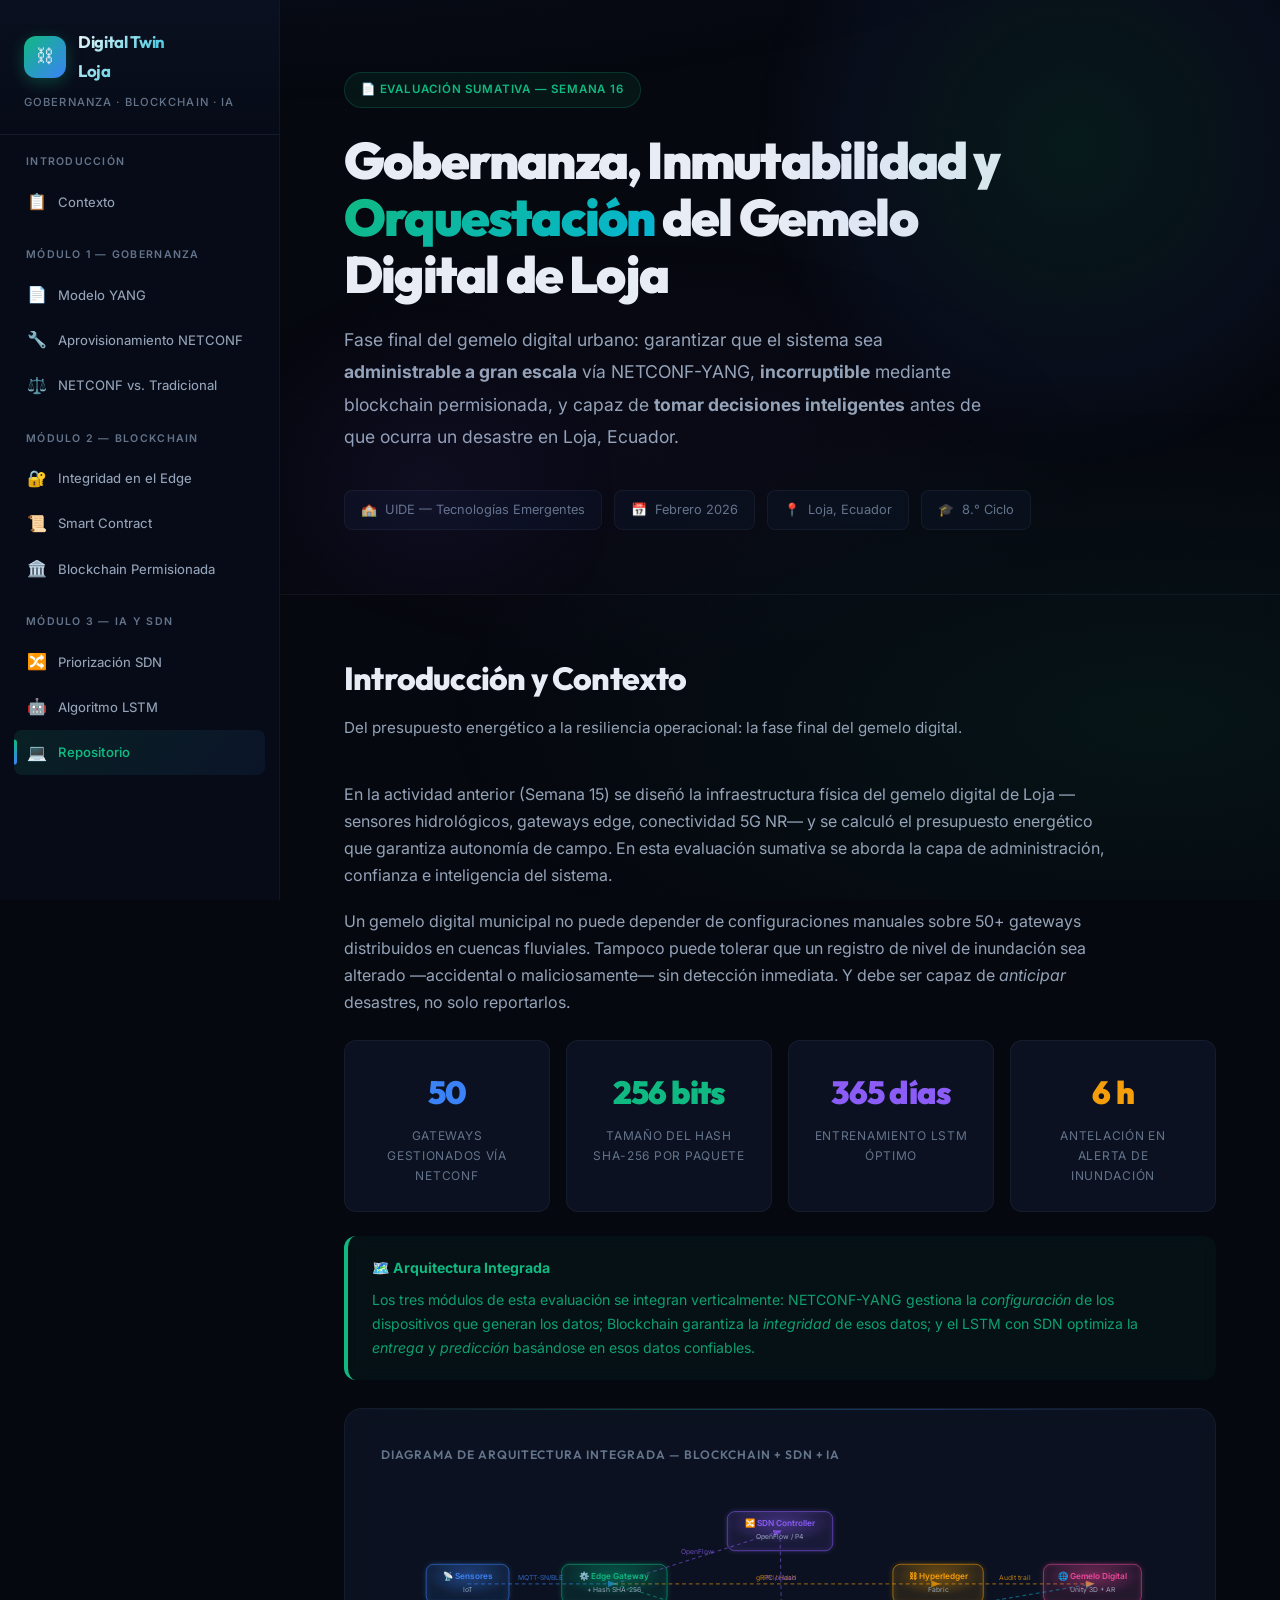
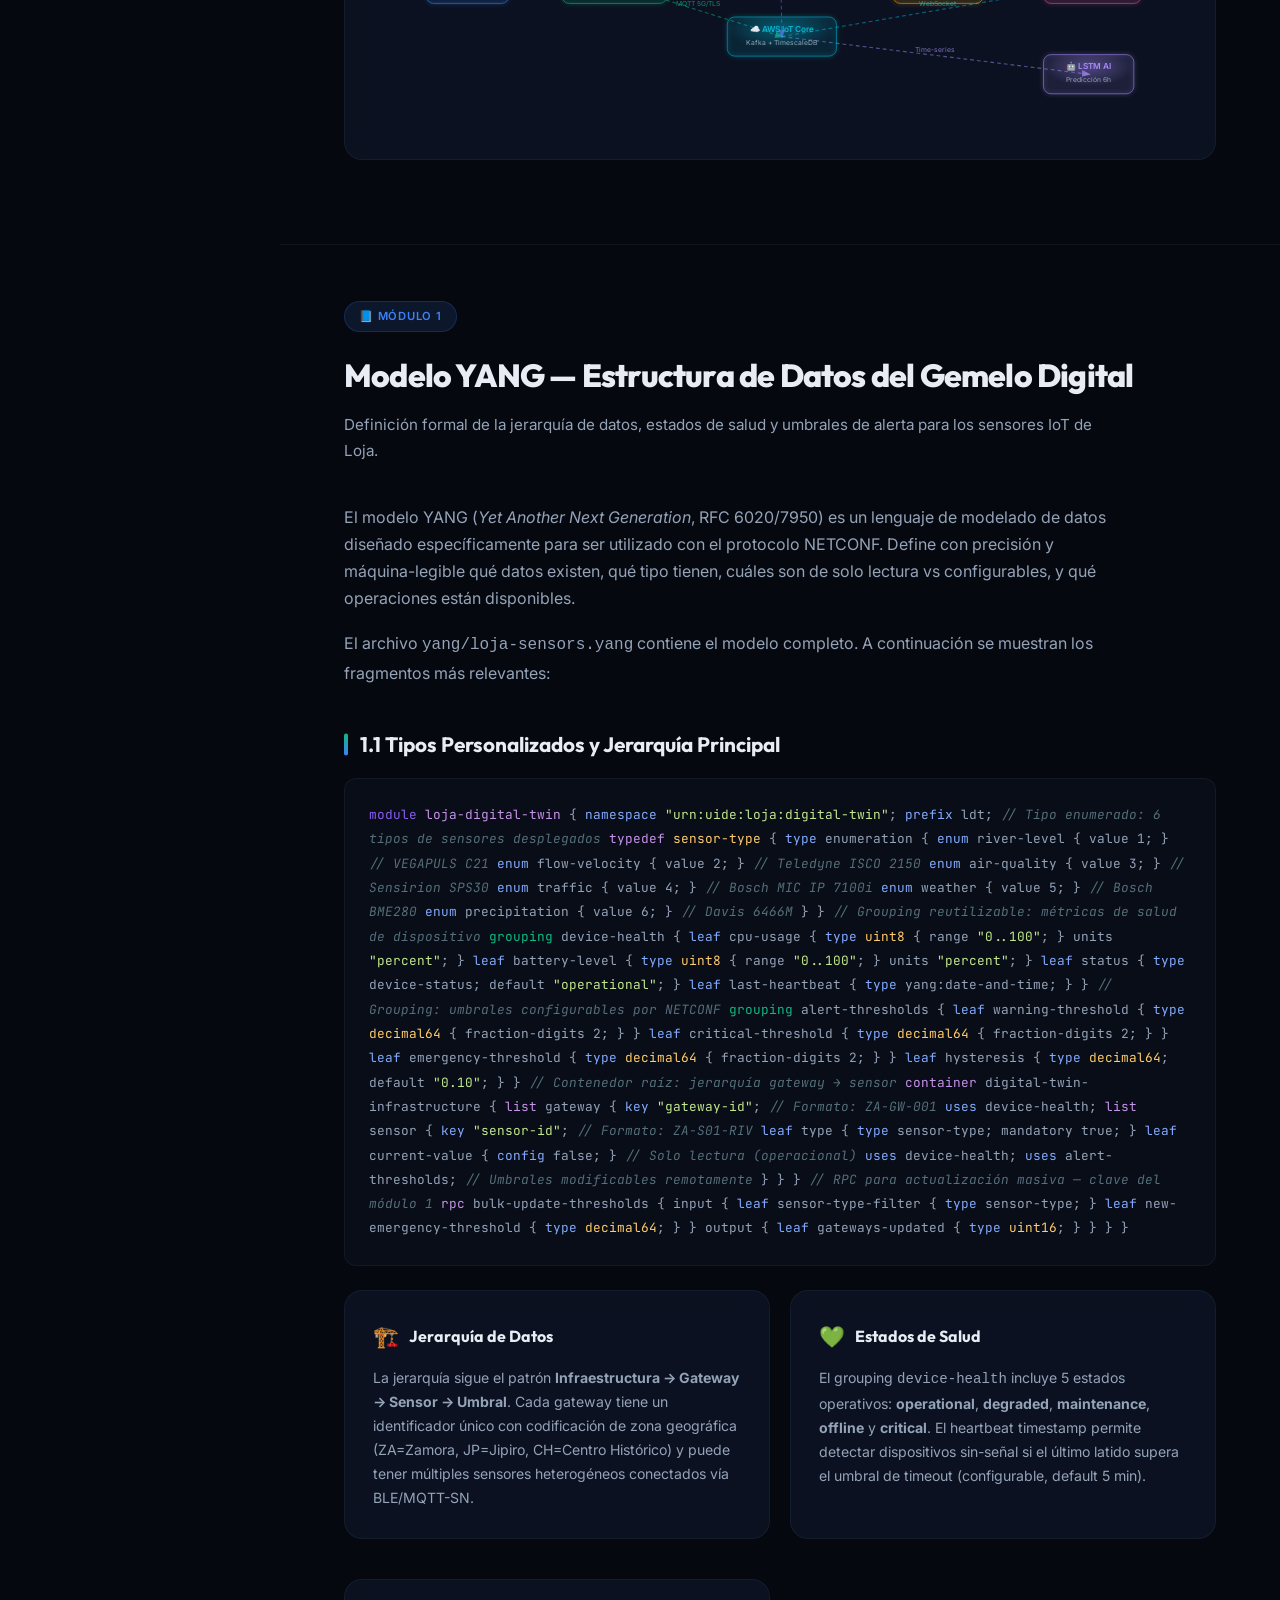
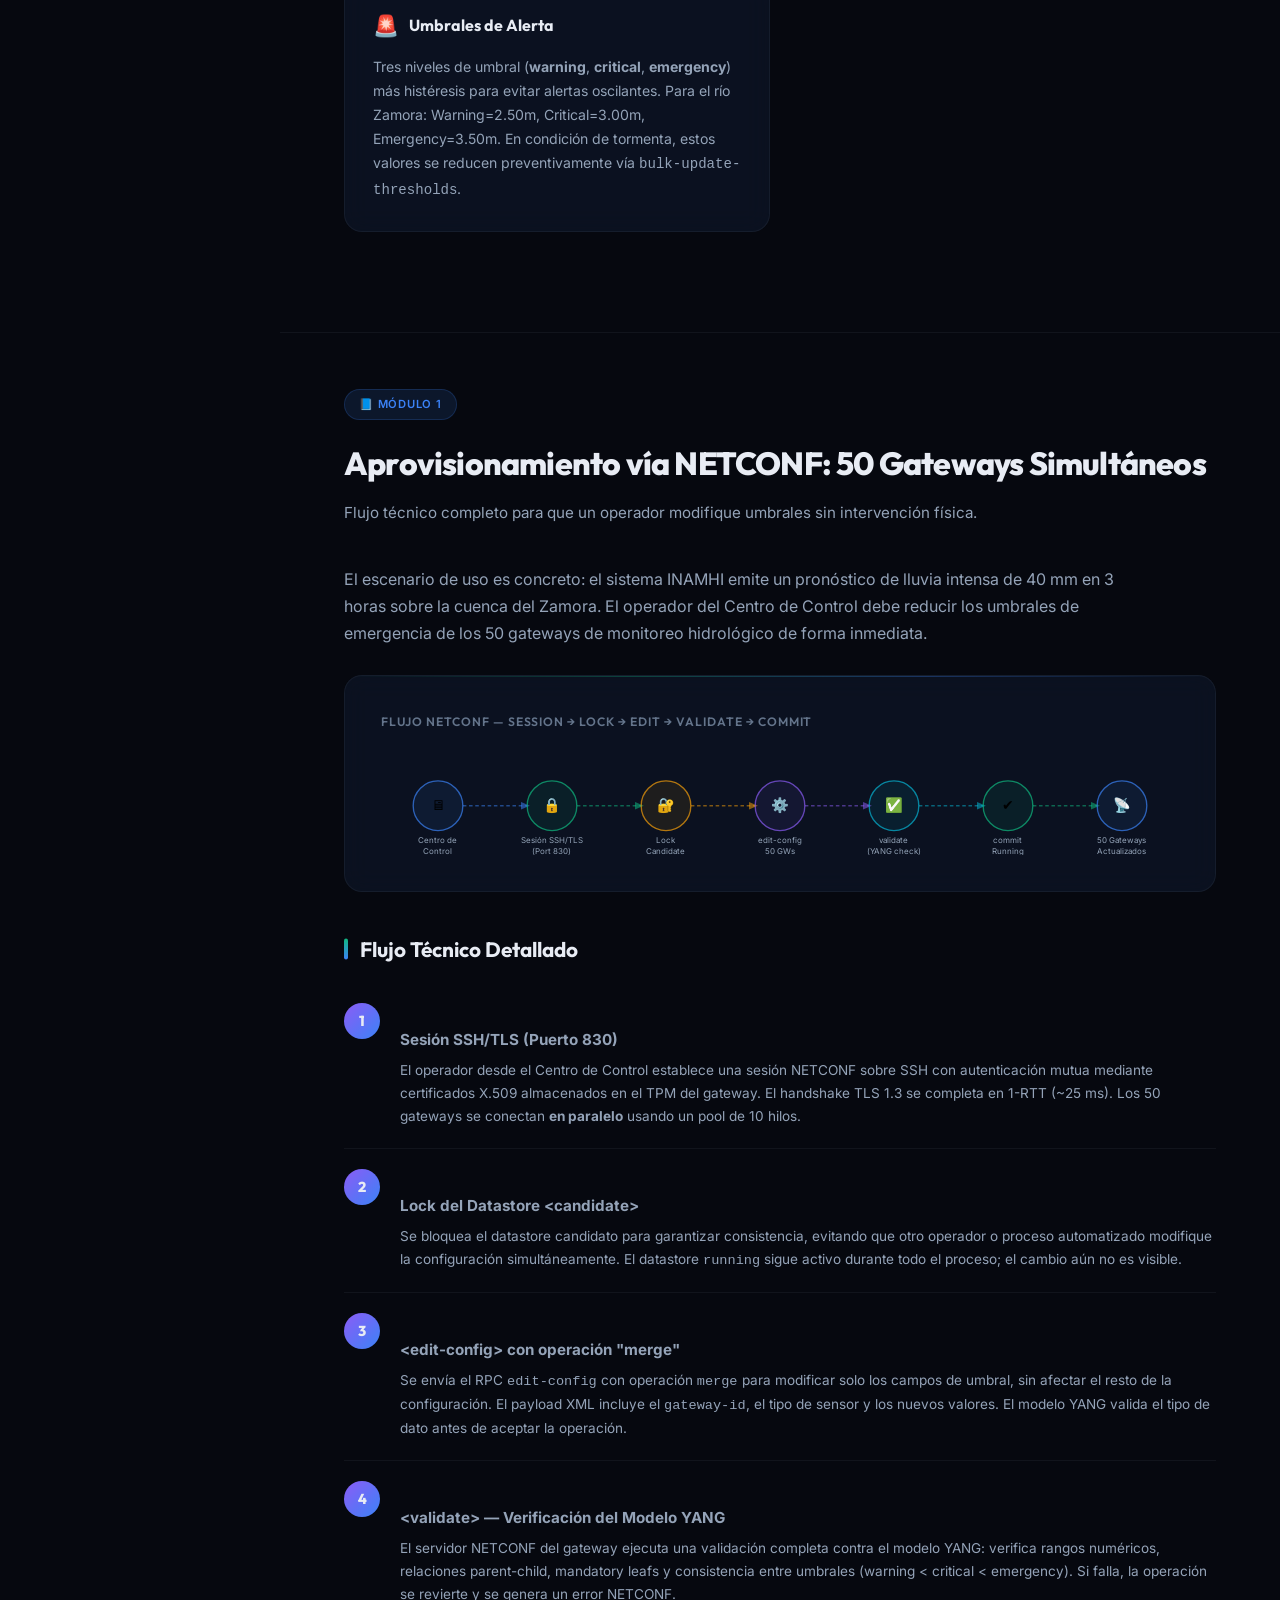
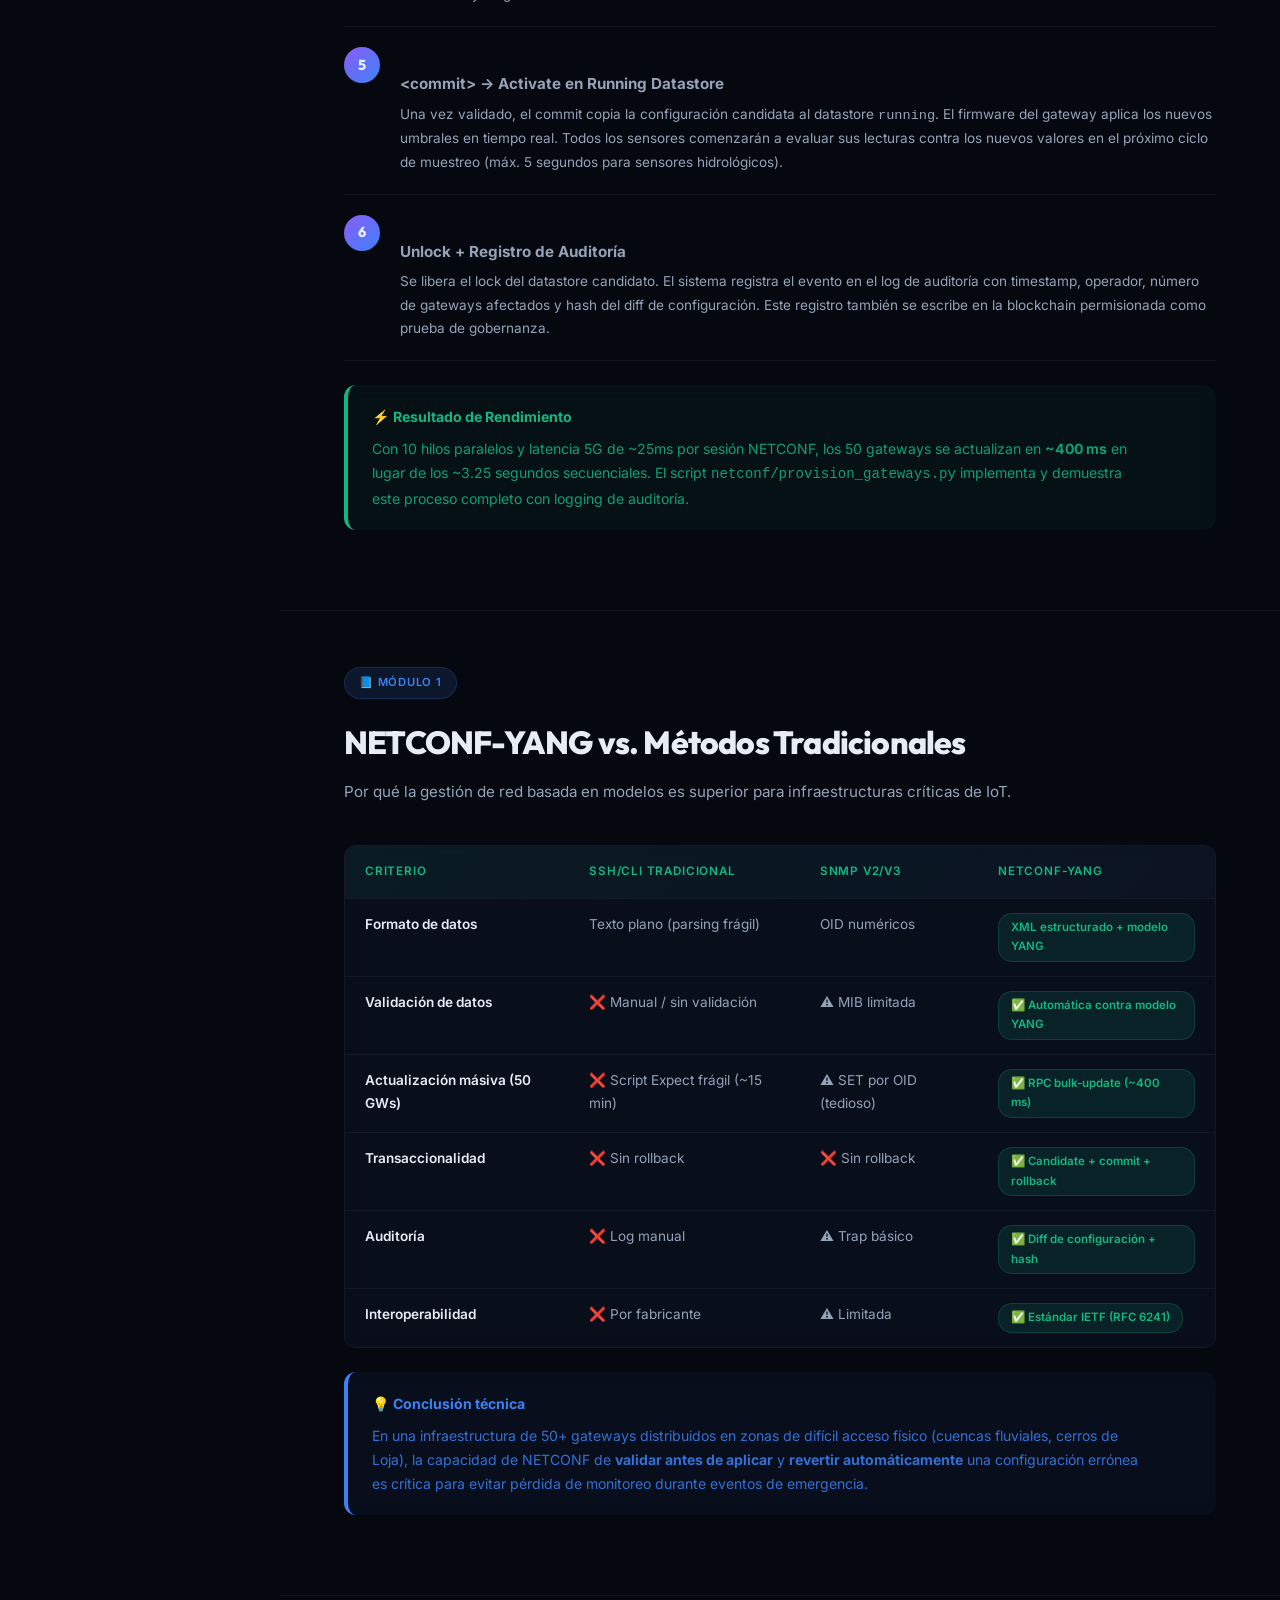
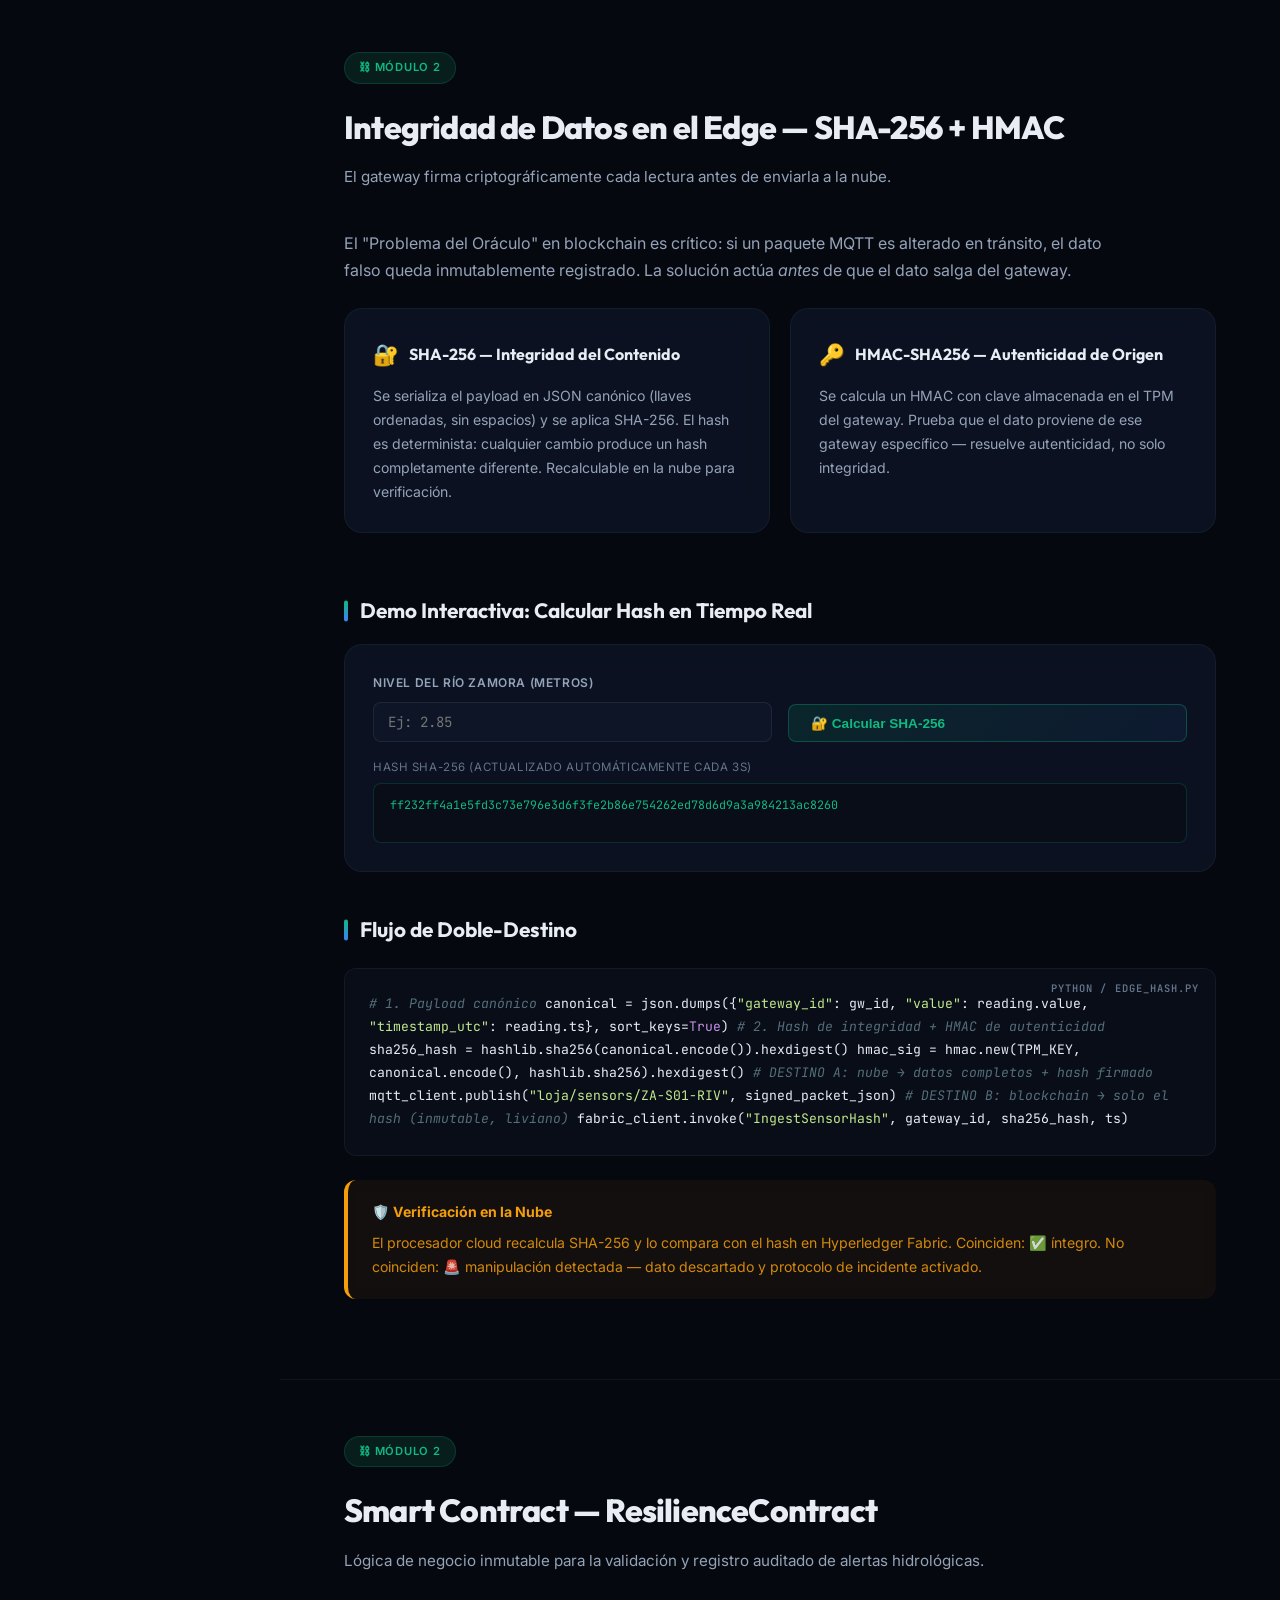
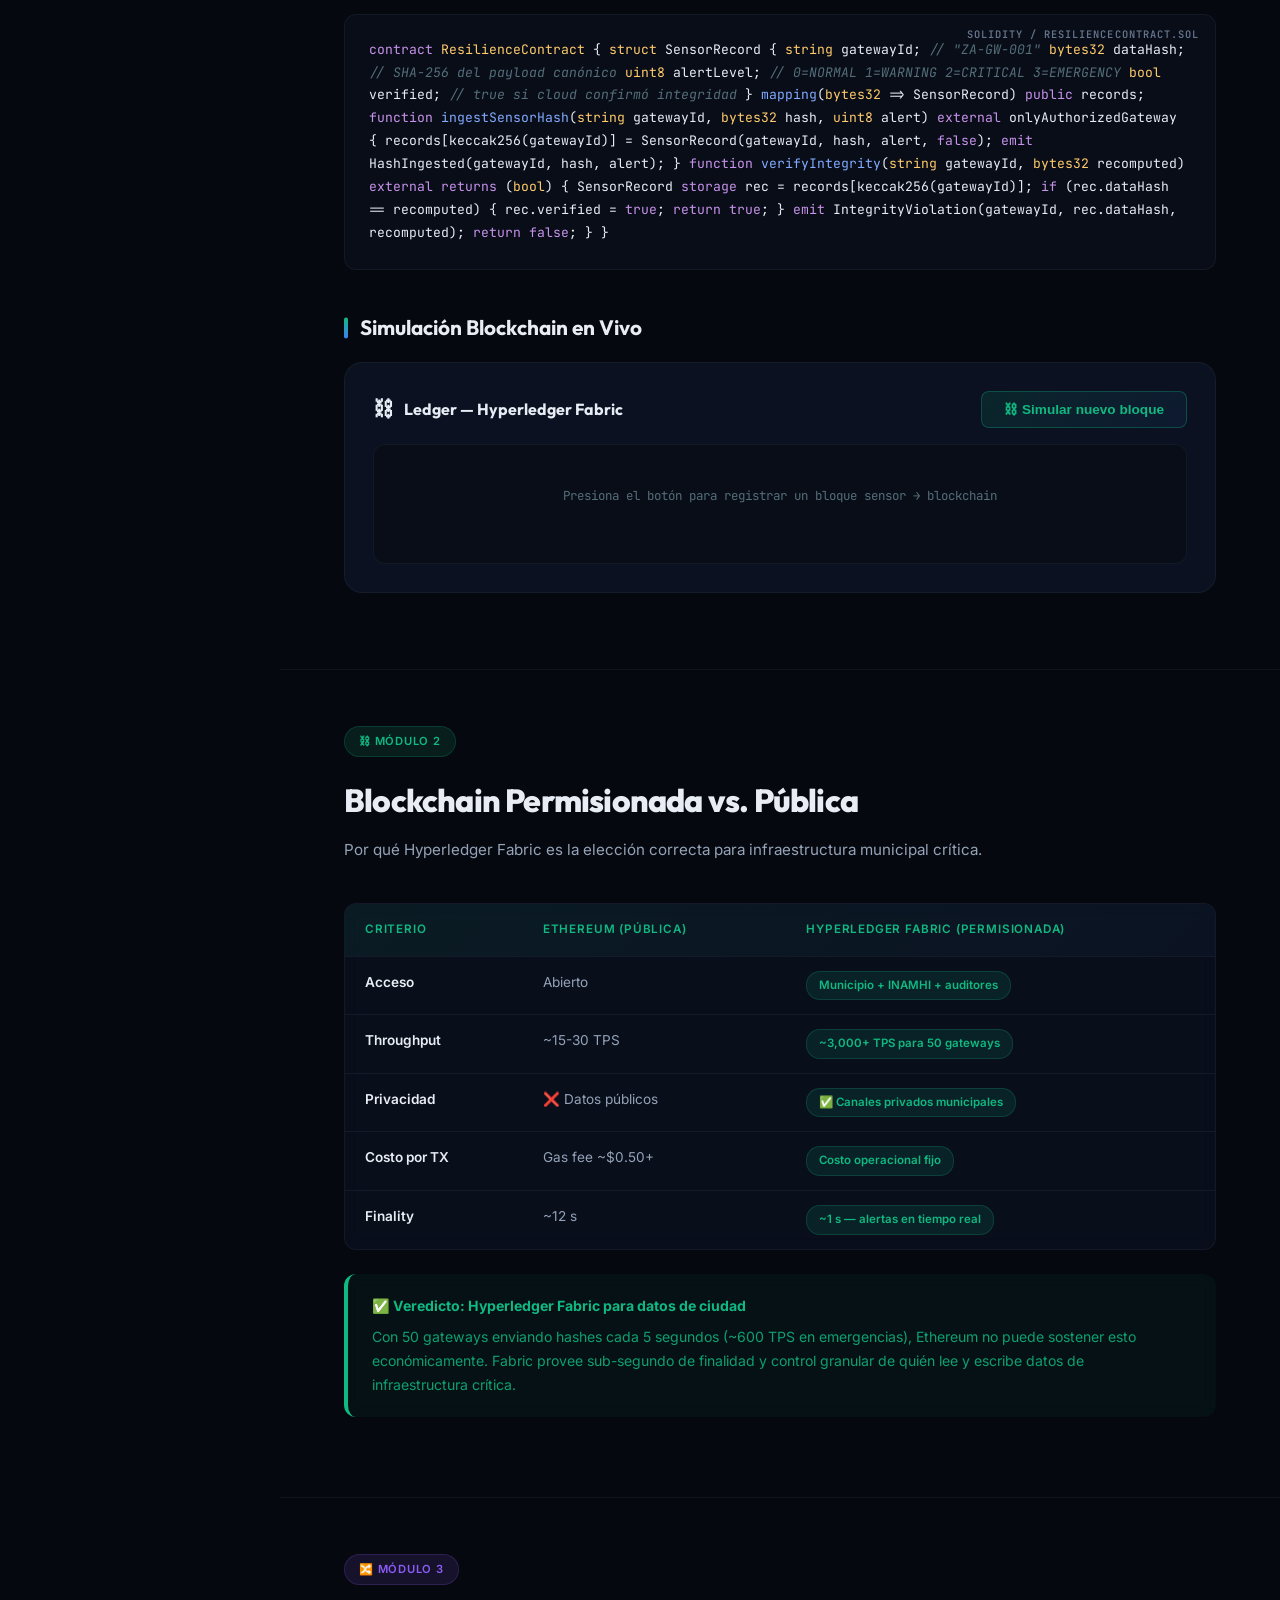
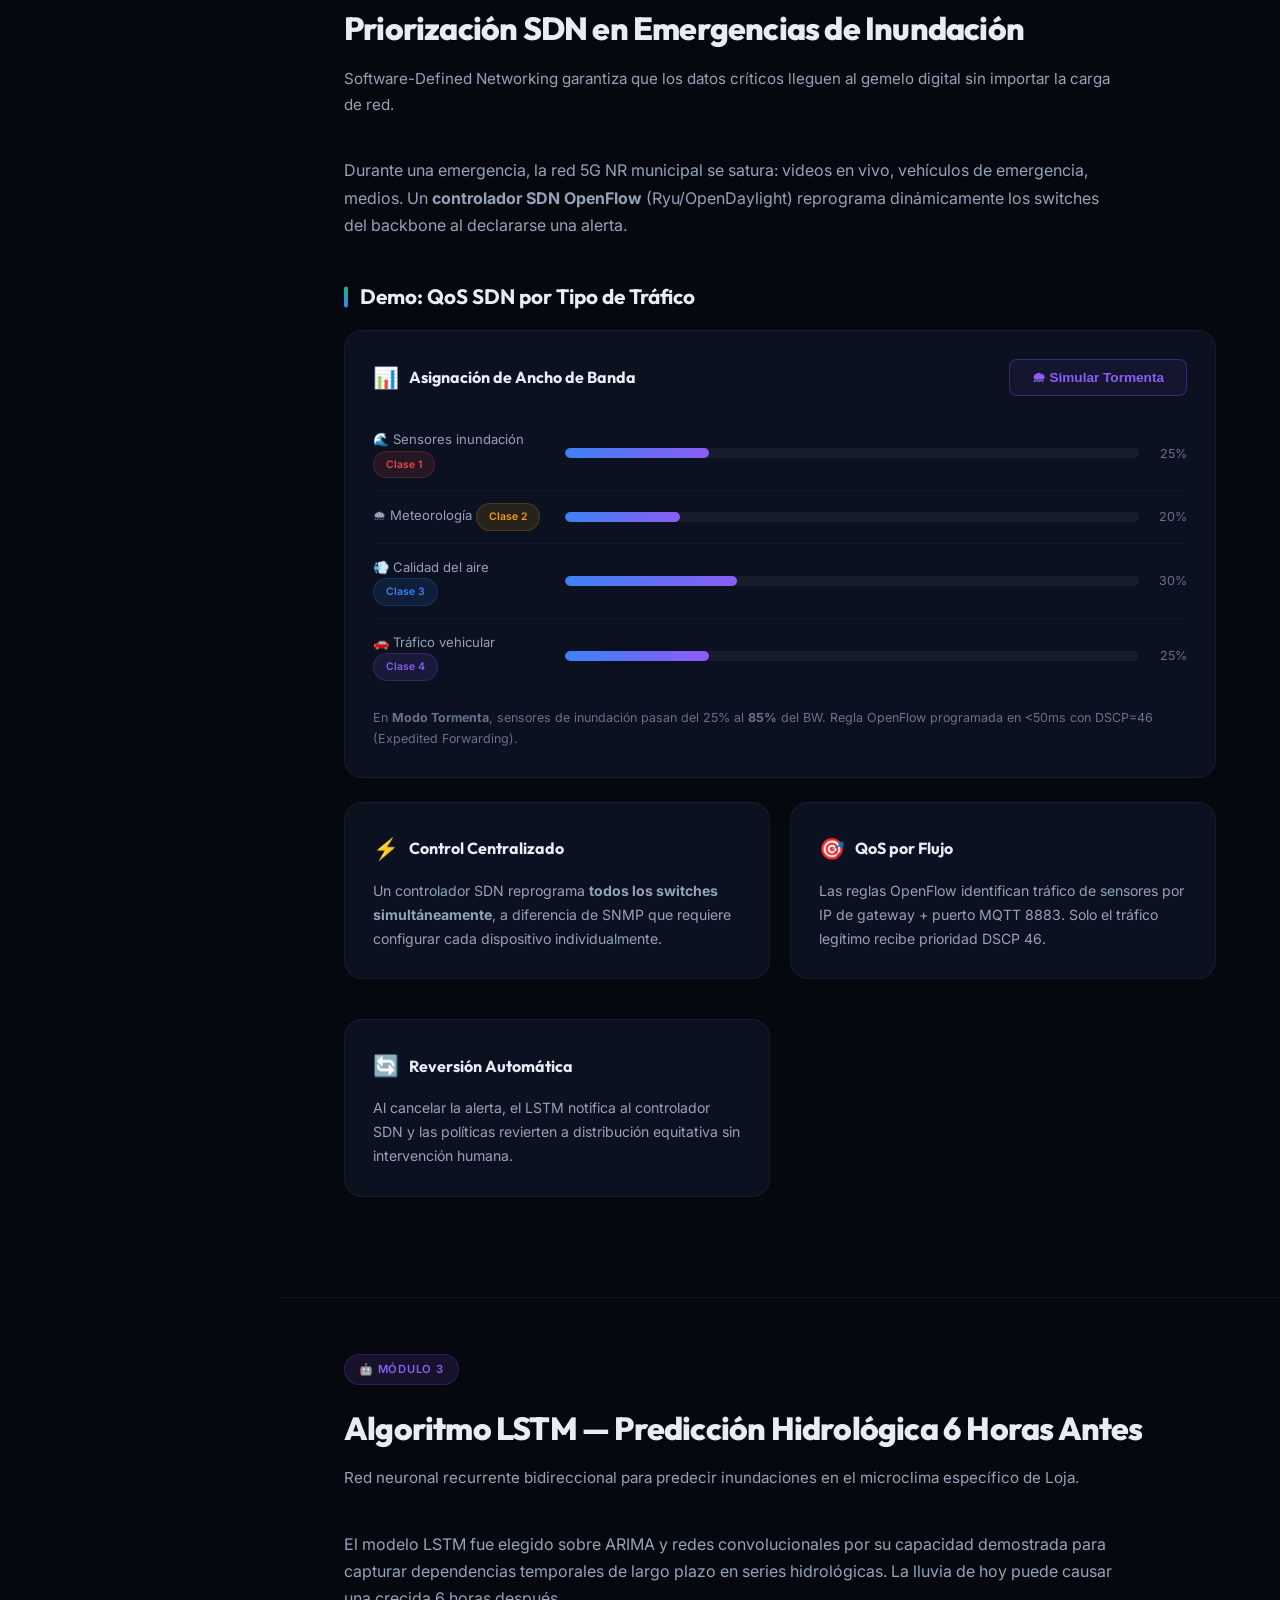
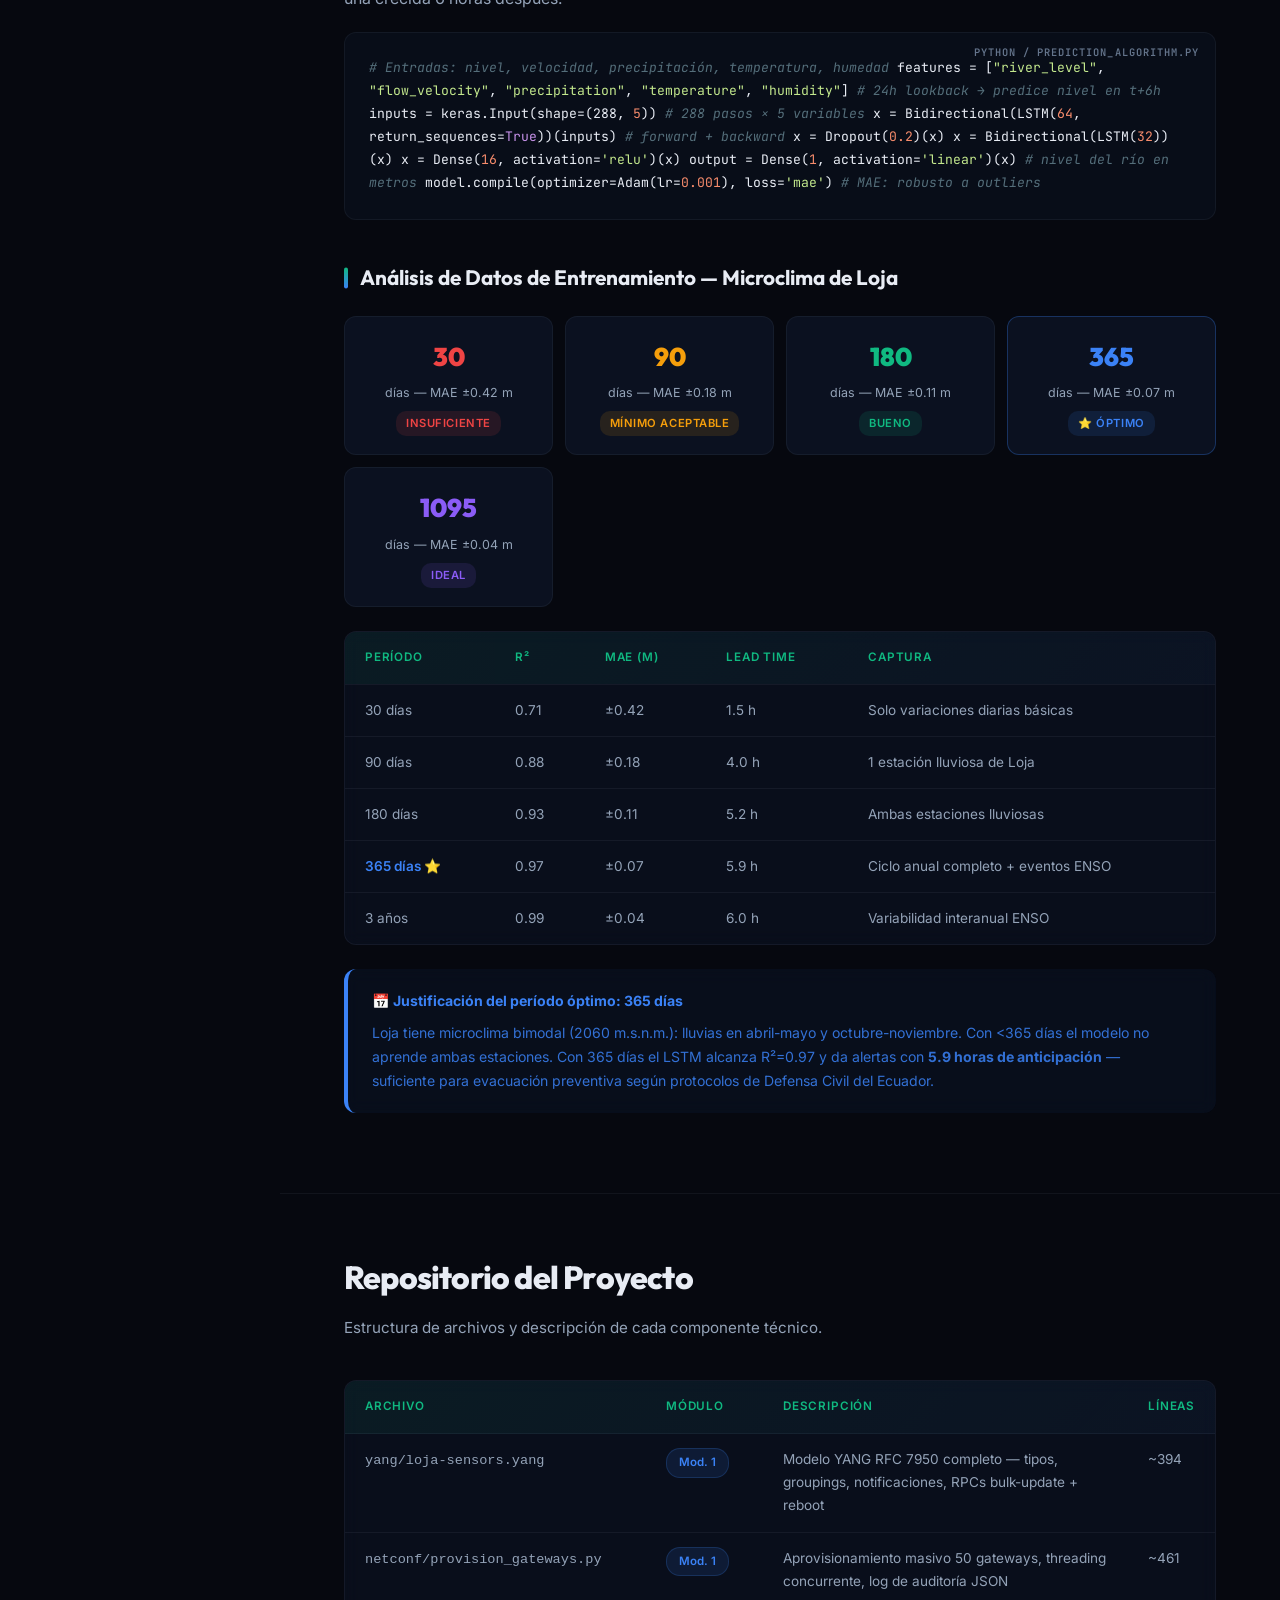
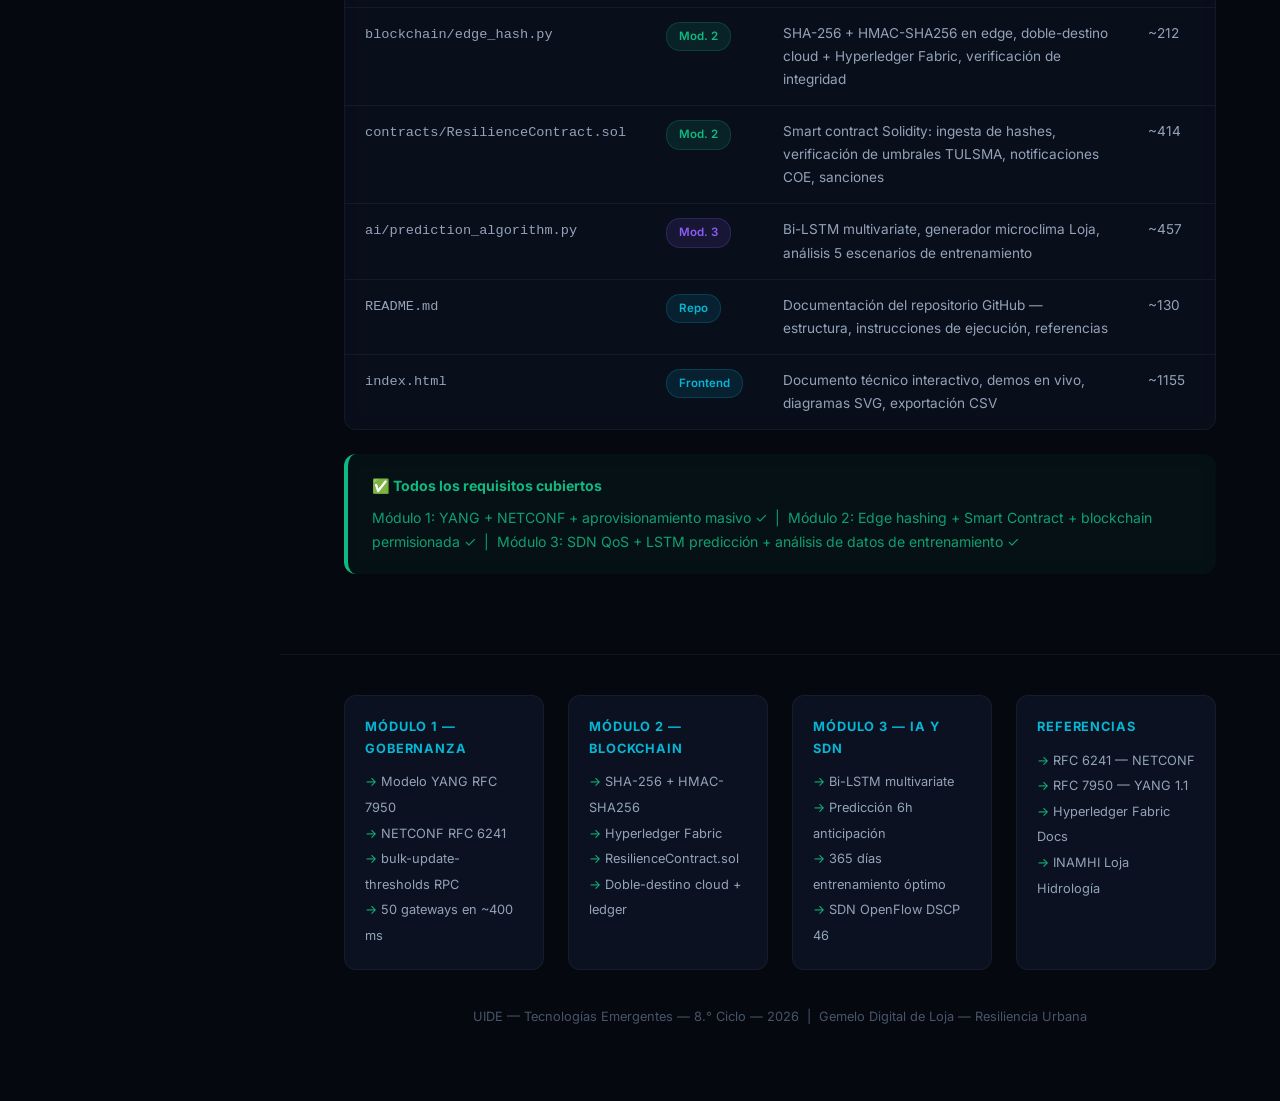
==== index.html @ 58f850c0 "feat: Evaluacion sumativa semana 16 - Gemelo Digital Loja" ====
<!DOCTYPE html>
<html lang="es">

<head>
    <meta charset="UTF-8">
    <meta name="viewport" content="width=device-width, initial-scale=1.0">
    <title>Gobernanza, Inmutabilidad y Orquestación — Gemelo Digital Loja</title>
    <meta name="description"
        content="Evaluación sumativa: gobernanza NETCONF-YANG, inmutabilidad blockchain e inteligencia artificial SDN para el gemelo digital de Loja, Ecuador.">
    <meta name="author" content="UIDE — Tecnologías Emergentes — 8.° Ciclo">
    <meta name="theme-color" content="#06080f">
    <link rel="icon"
        href="data:image/svg+xml,<svg xmlns=%22http://www.w3.org/2000/svg%22 viewBox=%220 0 100 100%22><text y=%22.9em%22 font-size=%2290%22>⛓</text></svg>">
    <link rel="stylesheet" href="css/styles.css">
    <style>
        .yang-tree {
            font-family: 'JetBrains Mono', monospace;
            font-size: 0.8rem;
            line-height: 1.9;
            color: #94a3b8;
            background: #080d18;
            border: 1px solid rgba(148, 163, 184, 0.08);
            border-radius: 12px;
            padding: 24px;
            overflow-x: auto
        }

        .yt-mod {
            color: #8b5cf6
        }

        .yt-kw {
            color: #c792ea
        }

        .yt-str {
            color: #c3e88d
        }

        .yt-num {
            color: #f78c6c
        }

        .yt-cmt {
            color: #546e7a;
            font-style: italic
        }

        .yt-leaf {
            color: #82aaff
        }

        .yt-type {
            color: #ffcb6b
        }

        .yt-grouping {
            color: #10b981
        }

        .sdn-row {
            display: flex;
            align-items: center;
            gap: 12px;
            padding: 12px 0;
            border-bottom: 1px solid rgba(148, 163, 184, 0.06)
        }

        .sdn-row:last-child {
            border-bottom: none
        }

        .sdn-label {
            font-size: 0.82rem;
            color: #94a3b8;
            width: 180px;
            flex-shrink: 0
        }

        .sdn-track {
            flex: 1;
            height: 10px;
            background: rgba(255, 255, 255, 0.05);
            border-radius: 5px;
            overflow: hidden
        }

        .sdn-fill {
            height: 100%;
            border-radius: 5px;
            background: linear-gradient(90deg, #3b82f6, #8b5cf6);
            transition: width 0.8s cubic-bezier(0.22, 1, 0.36, 1)
        }

        .sdn-pct {
            font-size: 0.78rem;
            color: #64748b;
            width: 36px;
            text-align: right
        }

        .blockchain-log {
            background: #080d18;
            border: 1px solid rgba(148, 163, 184, 0.08);
            border-radius: 12px;
            padding: 20px;
            min-height: 120px;
            max-height: 260px;
            overflow-y: auto;
            font-family: 'JetBrains Mono', monospace;
            font-size: 0.78rem
        }

        .hash-demo {
            display: grid;
            grid-template-columns: 1fr 1fr;
            gap: 16px;
            align-items: end
        }

        .hash-input-group {
            display: flex;
            flex-direction: column;
            gap: 8px
        }

        .hash-input-group label {
            font-size: 0.75rem;
            font-weight: 600;
            color: #94a3b8;
            text-transform: uppercase;
            letter-spacing: .05em
        }

        .hash-input {
            width: 100%;
            padding: 10px 14px;
            background: rgba(15, 23, 42, 0.8);
            border: 1px solid rgba(148, 163, 184, 0.12);
            border-radius: 8px;
            color: #e8ecf4;
            font-family: 'JetBrains Mono', monospace;
            font-size: 0.88rem
        }

        .hash-input:focus {
            outline: none;
            border-color: rgba(16, 185, 129, 0.4)
        }

        .hash-output-box {
            background: #080d18;
            border: 1px solid rgba(16, 185, 129, 0.2);
            border-radius: 8px;
            padding: 12px 16px;
            font-family: 'JetBrains Mono', monospace;
            font-size: 0.73rem;
            color: #10b981;
            word-break: break-all;
            min-height: 60px
        }

        .btn-primary {
            display: inline-flex;
            align-items: center;
            gap: 8px;
            padding: 10px 22px;
            background: linear-gradient(135deg, rgba(16, 185, 129, 0.12), rgba(59, 130, 246, 0.08));
            border: 1px solid rgba(16, 185, 129, 0.3);
            border-radius: 8px;
            color: #10b981;
            font-size: 0.85rem;
            font-weight: 600;
            cursor: pointer;
            transition: all .18s ease
        }

        .btn-primary:hover {
            background: linear-gradient(135deg, rgba(16, 185, 129, 0.2), rgba(59, 130, 246, 0.15));
            transform: translateY(-1px)
        }

        .btn-sdn {
            display: inline-flex;
            align-items: center;
            gap: 8px;
            padding: 10px 22px;
            background: rgba(139, 92, 246, 0.08);
            border: 1px solid rgba(139, 92, 246, 0.3);
            border-radius: 8px;
            color: #8b5cf6;
            font-size: 0.85rem;
            font-weight: 600;
            cursor: pointer;
            transition: all .18s ease
        }

        .btn-sdn:hover {
            background: rgba(139, 92, 246, 0.15)
        }

        .training-grid {
            display: grid;
            grid-template-columns: repeat(auto-fit, minmax(180px, 1fr));
            gap: 12px;
            margin: 20px 0
        }

        .train-card {
            background: var(--bg-card);
            border: 1px solid var(--border-color);
            border-radius: 12px;
            padding: 18px;
            text-align: center
        }

        .train-days {
            font-family: 'Outfit', sans-serif;
            font-size: 1.6rem;
            font-weight: 900
        }

        .train-mae {
            font-size: 0.78rem;
            color: #94a3b8;
            margin-top: 4px
        }

        .train-verdict {
            font-size: 0.7rem;
            font-weight: 600;
            text-transform: uppercase;
            letter-spacing: .05em;
            margin-top: 8px;
            padding: 3px 10px;
            border-radius: 10px;
            display: inline-block
        }

        @keyframes fadeInUp {
            from {
                opacity: 0;
                transform: translateY(8px)
            }

            to {
                opacity: 1;
                transform: translateY(0)
            }
        }

        @keyframes hashReveal {
            from {
                opacity: 0;
                letter-spacing: -.02em
            }

            to {
                opacity: 1;
                letter-spacing: normal
            }
        }
    </style>
</head>

<body>

    <button class="sidebar-toggle" aria-label="Abrir menú">☰</button>

    <!-- ══════════ SIDEBAR ══════════ -->
    <aside class="sidebar">
        <div class="sidebar-header">
            <div class="sidebar-logo">
                <div class="logo-icon">⛓</div>
                <h2>Digital Twin<br>Loja</h2>
            </div>
            <div class="sidebar-subtitle">Gobernanza · Blockchain · IA</div>
        </div>
        <nav class="sidebar-nav">
            <div class="nav-group">
                <div class="nav-group-title">Introducción</div>
                <a href="#intro" class="nav-link active" data-section="intro"><span class="nav-icon">📋</span>
                    Contexto</a>
            </div>
            <div class="nav-group">
                <div class="nav-group-title">Módulo 1 — Gobernanza</div>
                <a href="#yang" class="nav-link" data-section="yang"><span class="nav-icon">📄</span> Modelo YANG</a>
                <a href="#netconf" class="nav-link" data-section="netconf"><span class="nav-icon">🔧</span>
                    Aprovisionamiento NETCONF</a>
                <a href="#netconf-vs" class="nav-link" data-section="netconf-vs"><span class="nav-icon">⚖️</span>
                    NETCONF vs. Tradicional</a>
            </div>
            <div class="nav-group">
                <div class="nav-group-title">Módulo 2 — Blockchain</div>
                <a href="#edge-hash" class="nav-link" data-section="edge-hash"><span class="nav-icon">🔐</span>
                    Integridad en el Edge</a>
                <a href="#smart-contract" class="nav-link" data-section="smart-contract"><span
                        class="nav-icon">📜</span> Smart Contract</a>
                <a href="#permissioned" class="nav-link" data-section="permissioned"><span class="nav-icon">🏛️</span>
                    Blockchain Permisionada</a>
            </div>
            <div class="nav-group">
                <div class="nav-group-title">Módulo 3 — IA y SDN</div>
                <a href="#sdn" class="nav-link" data-section="sdn"><span class="nav-icon">🔀</span> Priorización SDN</a>
                <a href="#lstm" class="nav-link" data-section="lstm"><span class="nav-icon">🤖</span> Algoritmo LSTM</a>
                <a href="#repositorio" class="nav-link" data-section="repositorio"><span class="nav-icon">💻</span>
                    Repositorio</a>
            </div>
        </nav>
    </aside>

    <!-- ══════════ MAIN CONTENT ══════════ -->
    <main class="main-content">

        <!-- HERO -->
        <header class="hero">
            <div class="hero-badge">📄 Evaluación Sumativa — Semana 16</div>
            <h1>Gobernanza, Inmutabilidad y<br><span class="gradient-text">Orquestación</span> del Gemelo Digital de
                Loja</h1>
            <p class="hero-description">
                Fase final del gemelo digital urbano: garantizar que el sistema sea <strong>administrable a gran
                    escala</strong>
                vía NETCONF-YANG, <strong>incorruptible</strong> mediante blockchain permisionada, y capaz de
                <strong>tomar decisiones inteligentes</strong> antes de que ocurra un desastre en Loja, Ecuador.
            </p>
            <div class="hero-meta">
                <div class="hero-meta-item"><span class="meta-icon">🏫</span> UIDE — Tecnologías Emergentes</div>
                <div class="hero-meta-item"><span class="meta-icon">📅</span> Febrero 2026</div>
                <div class="hero-meta-item"><span class="meta-icon">📍</span> Loja, Ecuador</div>
                <div class="hero-meta-item"><span class="meta-icon">🎓</span> 8.° Ciclo</div>
            </div>
        </header>

        <!-- INTRO -->
        <section id="intro" class="section">
            <div class="section-header">
                <h2>Introducción y Contexto</h2>
                <p class="section-description">Del presupuesto energético a la resiliencia operacional: la fase final
                    del gemelo digital.</p>
            </div>
            <p>En la actividad anterior (Semana 15) se diseñó la infraestructura física del gemelo digital de Loja
                —sensores hidrológicos, gateways edge, conectividad 5G NR— y se calculó el presupuesto energético que
                garantiza autonomía de campo. En esta evaluación sumativa se aborda la capa de administración, confianza
                e inteligencia del sistema.</p>
            <p>Un gemelo digital municipal no puede depender de configuraciones manuales sobre 50+ gateways distribuidos
                en cuencas fluviales. Tampoco puede tolerar que un registro de nivel de inundación sea alterado
                —accidental o maliciosamente— sin detección inmediata. Y debe ser capaz de <em>anticipar</em> desastres,
                no solo reportarlos.</p>
            <div class="stats-row">
                <div class="stat-card">
                    <div class="stat-value" data-count="50" data-suffix="" style="color:var(--accent-blue)">0</div>
                    <div class="stat-label">Gateways gestionados vía NETCONF</div>
                </div>
                <div class="stat-card">
                    <div class="stat-value" data-count="256" data-suffix=" bits" style="color:var(--accent-green)">0
                    </div>
                    <div class="stat-label">Tamaño del hash SHA-256 por paquete</div>
                </div>
                <div class="stat-card">
                    <div class="stat-value" data-count="365" data-suffix=" días" style="color:var(--accent-purple)">0
                    </div>
                    <div class="stat-label">Entrenamiento LSTM óptimo</div>
                </div>
                <div class="stat-card">
                    <div class="stat-value" data-count="6" data-suffix=" h" style="color:var(--accent-amber)">0</div>
                    <div class="stat-label">Antelación en alerta de inundación</div>
                </div>
            </div>
            <div class="alert alert-success">
                <div class="alert-title">🗺️ Arquitectura Integrada</div>
                <p>Los tres módulos de esta evaluación se integran verticalmente: NETCONF-YANG gestiona la
                    <em>configuración</em> de los dispositivos que generan los datos; Blockchain garantiza la
                    <em>integridad</em> de esos datos; y el LSTM con SDN optimiza la <em>entrega</em> y
                    <em>predicción</em> basándose en esos datos confiables.
                </p>
            </div>

            <div class="diagram-container">
                <div class="diagram-title">Diagrama de Arquitectura Integrada — Blockchain + SDN + IA</div>
                <div id="arch-blockchain-diagram"></div>
            </div>
        </section>

        <!-- ════ MÓDULO 1: YANG ════ -->
        <section id="yang" class="section">
            <div class="section-header">
                <span class="module-tag mod-1">📘 Módulo 1</span>
                <h2>Modelo YANG — Estructura de Datos del Gemelo Digital</h2>
                <p class="section-description">Definición formal de la jerarquía de datos, estados de salud y umbrales
                    de alerta para los sensores IoT de Loja.</p>
            </div>
            <p>El modelo YANG (<em>Yet Another Next Generation</em>, RFC 6020/7950) es un lenguaje de modelado de datos
                diseñado específicamente para ser utilizado con el protocolo NETCONF. Define con precisión y
                máquina-legible qué datos existen, qué tipo tienen, cuáles son de solo lectura vs configurables, y qué
                operaciones están disponibles.</p>
            <p>El archivo <code>yang/loja-sensors.yang</code> contiene el modelo completo. A continuación se muestran
                los fragmentos más relevantes:</p>

            <h3>1.1 Tipos Personalizados y Jerarquía Principal</h3>
            <div class="yang-tree"><span class="yt-mod">module</span> <span class="yt-kw">loja-digital-twin</span> {
                <span class="yt-leaf">namespace</span> <span class="yt-str">"urn:uide:loja:digital-twin"</span>;
                <span class="yt-leaf">prefix</span> ldt;

                <span class="yt-cmt">// Tipo enumerado: 6 tipos de sensores desplegados</span>
                <span class="yt-kw">typedef</span> <span class="yt-type">sensor-type</span> {
                <span class="yt-leaf">type</span> enumeration {
                <span class="yt-leaf">enum</span> river-level { value 1; } <span class="yt-cmt">// VEGAPULS C21</span>
                <span class="yt-leaf">enum</span> flow-velocity { value 2; } <span class="yt-cmt">// Teledyne ISCO
                    2150</span>
                <span class="yt-leaf">enum</span> air-quality { value 3; } <span class="yt-cmt">// Sensirion
                    SPS30</span>
                <span class="yt-leaf">enum</span> traffic { value 4; } <span class="yt-cmt">// Bosch MIC IP 7100i</span>
                <span class="yt-leaf">enum</span> weather { value 5; } <span class="yt-cmt">// Bosch BME280</span>
                <span class="yt-leaf">enum</span> precipitation { value 6; } <span class="yt-cmt">// Davis 6466M</span>
                }
                }

                <span class="yt-cmt">// Grouping reutilizable: métricas de salud de dispositivo</span>
                <span class="yt-grouping">grouping</span> device-health {
                <span class="yt-leaf">leaf</span> cpu-usage { <span class="yt-leaf">type</span> <span
                    class="yt-type">uint8</span> { range <span class="yt-str">"0..100"</span>; } units <span
                    class="yt-str">"percent"</span>; }
                <span class="yt-leaf">leaf</span> battery-level { <span class="yt-leaf">type</span> <span
                    class="yt-type">uint8</span> { range <span class="yt-str">"0..100"</span>; } units <span
                    class="yt-str">"percent"</span>; }
                <span class="yt-leaf">leaf</span> status { <span class="yt-leaf">type</span> device-status; default
                <span class="yt-str">"operational"</span>; }
                <span class="yt-leaf">leaf</span> last-heartbeat { <span class="yt-leaf">type</span> yang:date-and-time;
                }
                }

                <span class="yt-cmt">// Grouping: umbrales configurables por NETCONF</span>
                <span class="yt-grouping">grouping</span> alert-thresholds {
                <span class="yt-leaf">leaf</span> warning-threshold { <span class="yt-leaf">type</span> <span
                    class="yt-type">decimal64</span> { fraction-digits 2; } }
                <span class="yt-leaf">leaf</span> critical-threshold { <span class="yt-leaf">type</span> <span
                    class="yt-type">decimal64</span> { fraction-digits 2; } }
                <span class="yt-leaf">leaf</span> emergency-threshold { <span class="yt-leaf">type</span> <span
                    class="yt-type">decimal64</span> { fraction-digits 2; } }
                <span class="yt-leaf">leaf</span> hysteresis { <span class="yt-leaf">type</span> <span
                    class="yt-type">decimal64</span>; default <span class="yt-str">"0.10"</span>; }
                }

                <span class="yt-cmt">// Contenedor raíz: jerarquía gateway → sensor</span>
                <span class="yt-kw">container</span> digital-twin-infrastructure {
                <span class="yt-kw">list</span> gateway {
                <span class="yt-leaf">key</span> <span class="yt-str">"gateway-id"</span>; <span class="yt-cmt">//
                    Formato: ZA-GW-001</span>
                <span class="yt-leaf">uses</span> device-health;
                <span class="yt-kw">list</span> sensor {
                <span class="yt-leaf">key</span> <span class="yt-str">"sensor-id"</span>; <span class="yt-cmt">//
                    Formato: ZA-S01-RIV</span>
                <span class="yt-leaf">leaf</span> type { <span class="yt-leaf">type</span> sensor-type; mandatory true;
                }
                <span class="yt-leaf">leaf</span> current-value { <span class="yt-leaf">config</span> false; } <span
                    class="yt-cmt">// Solo lectura (operacional)</span>
                <span class="yt-leaf">uses</span> device-health;
                <span class="yt-leaf">uses</span> alert-thresholds; <span class="yt-cmt">// Umbrales modificables
                    remotamente</span>
                }
                }
                }

                <span class="yt-cmt">// RPC para actualización masiva — clave del módulo 1</span>
                <span class="yt-kw">rpc</span> bulk-update-thresholds {
                input {
                <span class="yt-leaf">leaf</span> sensor-type-filter { <span class="yt-leaf">type</span> sensor-type; }
                <span class="yt-leaf">leaf</span> new-emergency-threshold { <span class="yt-leaf">type</span> <span
                    class="yt-type">decimal64</span>; }
                }
                output {
                <span class="yt-leaf">leaf</span> gateways-updated { <span class="yt-leaf">type</span> <span
                    class="yt-type">uint16</span>; }
                }
                }
                }
            </div>

            <div class="card-grid">
                <div class="card">
                    <div class="card-title"><span class="card-icon">🏗️</span> Jerarquía de Datos</div>
                    <div class="card-body">La jerarquía sigue el patrón <strong>Infraestructura → Gateway → Sensor →
                            Umbral</strong>. Cada gateway tiene un identificador único con codificación de zona
                        geográfica (ZA=Zamora, JP=Jipiro, CH=Centro Histórico) y puede tener múltiples sensores
                        heterogéneos conectados vía BLE/MQTT-SN.</div>
                </div>
                <div class="card">
                    <div class="card-title"><span class="card-icon">💚</span> Estados de Salud</div>
                    <div class="card-body">El grouping <code>device-health</code> incluye 5 estados operativos:
                        <strong>operational</strong>, <strong>degraded</strong>, <strong>maintenance</strong>,
                        <strong>offline</strong> y <strong>critical</strong>. El heartbeat timestamp permite detectar
                        dispositivos sin-señal si el último latido supera el umbral de timeout (configurable, default 5
                        min).
                    </div>
                </div>
                <div class="card">
                    <div class="card-title"><span class="card-icon">🚨</span> Umbrales de Alerta</div>
                    <div class="card-body">Tres niveles de umbral (<strong>warning</strong>, <strong>critical</strong>,
                        <strong>emergency</strong>) más histéresis para evitar alertas oscilantes. Para el río Zamora:
                        Warning=2.50m, Critical=3.00m, Emergency=3.50m. En condición de tormenta, estos valores se
                        reducen preventivamente vía <code>bulk-update-thresholds</code>.
                    </div>
                </div>
            </div>
        </section>

        <!-- ════ NETCONF FLOW ════ -->
        <section id="netconf" class="section">
            <div class="section-header">
                <span class="module-tag mod-1">📘 Módulo 1</span>
                <h2>Aprovisionamiento vía NETCONF: 50 Gateways Simultáneos</h2>
                <p class="section-description">Flujo técnico completo para que un operador modifique umbrales sin
                    intervención física.</p>
            </div>
            <p>El escenario de uso es concreto: el sistema INAMHI emite un pronóstico de lluvia intensa de 40 mm en 3
                horas sobre la cuenca del Zamora. El operador del Centro de Control debe reducir los umbrales de
                emergencia de los 50 gateways de monitoreo hidrológico de forma inmediata.</p>

            <div class="diagram-container">
                <div class="diagram-title">Flujo NETCONF — Session → Lock → Edit → Validate → Commit</div>
                <div id="netconf-diagram"></div>
            </div>

            <h3>Flujo Técnico Detallado</h3>
            <div class="flow-step">
                <div class="flow-number">1</div>
                <div class="flow-content">
                    <h4>Sesión SSH/TLS (Puerto 830)</h4>
                    <p>El operador desde el Centro de Control establece una sesión NETCONF sobre SSH con autenticación
                        mutua mediante certificados X.509 almacenados en el TPM del gateway. El handshake TLS 1.3 se
                        completa en 1-RTT (~25 ms). Los 50 gateways se conectan <strong>en paralelo</strong> usando un
                        pool de 10 hilos.</p>
                </div>
            </div>
            <div class="flow-step">
                <div class="flow-number">2</div>
                <div class="flow-content">
                    <h4>Lock del Datastore &lt;candidate&gt;</h4>
                    <p>Se bloquea el datastore candidato para garantizar consistencia, evitando que otro operador o
                        proceso automatizado modifique la configuración simultáneamente. El datastore
                        <code>running</code> sigue activo durante todo el proceso; el cambio aún no es visible.
                    </p>
                </div>
            </div>
            <div class="flow-step">
                <div class="flow-number">3</div>
                <div class="flow-content">
                    <h4>&lt;edit-config&gt; con operación "merge"</h4>
                    <p>Se envía el RPC <code>edit-config</code> con operación <code>merge</code> para modificar solo los
                        campos de umbral, sin afectar el resto de la configuración. El payload XML incluye el
                        <code>gateway-id</code>, el tipo de sensor y los nuevos valores. El modelo YANG valida el tipo
                        de dato antes de aceptar la operación.
                    </p>
                </div>
            </div>
            <div class="flow-step">
                <div class="flow-number">4</div>
                <div class="flow-content">
                    <h4>&lt;validate&gt; — Verificación del Modelo YANG</h4>
                    <p>El servidor NETCONF del gateway ejecuta una validación completa contra el modelo YANG: verifica
                        rangos numéricos, relaciones parent-child, mandatory leafs y consistencia entre umbrales
                        (warning &lt; critical &lt; emergency). Si falla, la operación se revierte y se genera un error
                        NETCONF.</p>
                </div>
            </div>
            <div class="flow-step">
                <div class="flow-number">5</div>
                <div class="flow-content">
                    <h4>&lt;commit&gt; → Activate en Running Datastore</h4>
                    <p>Una vez validado, el commit copia la configuración candidata al datastore <code>running</code>.
                        El firmware del gateway aplica los nuevos umbrales en tiempo real. Todos los sensores comenzarán
                        a evaluar sus lecturas contra los nuevos valores en el próximo ciclo de muestreo (máx. 5
                        segundos para sensores hidrológicos).</p>
                </div>
            </div>
            <div class="flow-step">
                <div class="flow-number">6</div>
                <div class="flow-content">
                    <h4>Unlock + Registro de Auditoría</h4>
                    <p>Se libera el lock del datastore candidato. El sistema registra el evento en el log de auditoría
                        con timestamp, operador, número de gateways afectados y hash del diff de configuración. Este
                        registro también se escribe en la blockchain permisionada como prueba de gobernanza.</p>
                </div>
            </div>

            <div class="alert alert-success">
                <div class="alert-title">⚡ Resultado de Rendimiento</div>
                <p>Con 10 hilos paralelos y latencia 5G de ~25ms por sesión NETCONF, los 50 gateways se actualizan en
                    <strong>~400 ms</strong> en lugar de los ~3.25 segundos secuenciales. El script
                    <code>netconf/provision_gateways.py</code> implementa y demuestra este proceso completo con logging
                    de auditoría.
                </p>
            </div>
        </section>

        <!-- ════ NETCONF VS TRADICIONAL ════ -->
        <section id="netconf-vs" class="section">
            <div class="section-header">
                <span class="module-tag mod-1">📘 Módulo 1</span>
                <h2>NETCONF-YANG vs. Métodos Tradicionales</h2>
                <p class="section-description">Por qué la gestión de red basada en modelos es superior para
                    infraestructuras críticas de IoT.</p>
            </div>

            <div class="table-wrapper">
                <table>
                    <thead>
                        <tr>
                            <th>Criterio</th>
                            <th>SSH/CLI Tradicional</th>
                            <th>SNMP v2/v3</th>
                            <th>NETCONF-YANG</th>
                        </tr>
                    </thead>
                    <tbody>
                        <tr>
                            <td class="td-highlight">Formato de datos</td>
                            <td>Texto plano (parsing frágil)</td>
                            <td>OID numéricos</td>
                            <td><span class="badge badge-green">XML estructurado + modelo YANG</span></td>
                        </tr>
                        <tr>
                            <td class="td-highlight">Validación de datos</td>
                            <td>❌ Manual / sin validación</td>
                            <td>⚠ MIB limitada</td>
                            <td><span class="badge badge-green">✅ Automática contra modelo YANG</span></td>
                        </tr>
                        <tr>
                            <td class="td-highlight">Actualización másiva (50 GWs)</td>
                            <td>❌ Script Expect frágil (~15 min)</td>
                            <td>⚠ SET por OID (tedioso)</td>
                            <td><span class="badge badge-green">✅ RPC bulk-update (~400 ms)</span></td>
                        </tr>
                        <tr>
                            <td class="td-highlight">Transaccionalidad</td>
                            <td>❌ Sin rollback</td>
                            <td>❌ Sin rollback</td>
                            <td><span class="badge badge-green">✅ Candidate + commit + rollback</span></td>
                        </tr>
                        <tr>
                            <td class="td-highlight">Auditoría</td>
                            <td>❌ Log manual</td>
                            <td>⚠ Trap básico</td>
                            <td><span class="badge badge-green">✅ Diff de configuración + hash</span></td>
                        </tr>
                        <tr>
                            <td class="td-highlight">Interoperabilidad</td>
                            <td>❌ Por fabricante</td>
                            <td>⚠ Limitada</td>
                            <td><span class="badge badge-green">✅ Estándar IETF (RFC 6241)</span></td>
                        </tr>
                    </tbody>
                </table>
            </div>

            <div class="alert alert-info">
                <div class="alert-title">💡 Conclusión técnica</div>
                <p>En una infraestructura de 50+ gateways distribuidos en zonas de difícil acceso físico (cuencas
                    fluviales, cerros de Loja), la capacidad de NETCONF de <strong>validar antes de aplicar</strong> y
                    <strong>revertir automáticamente</strong> una configuración errónea es crítica para evitar pérdida
                    de monitoreo durante eventos de emergencia.
                </p>
            </div>
        </section>

        <!-- ════ MÓDULO 2: EDGE HASH ════ -->
        <section id="edge-hash" class="section">
            <div class="section-header">
                <span class="module-tag mod-2">⛓ Módulo 2</span>
                <h2>Integridad de Datos en el Edge — SHA-256 + HMAC</h2>
                <p class="section-description">El gateway firma criptográficamente cada lectura antes de enviarla a la
                    nube.</p>
            </div>
            <p>El "Problema del Oráculo" en blockchain es crítico: si un paquete MQTT es alterado en tránsito, el dato
                falso queda inmutablemente registrado. La solución actúa <em>antes</em> de que el dato salga del
                gateway.</p>
            <div class="card-grid">
                <div class="card">
                    <div class="card-title"><span class="card-icon">🔐</span> SHA-256 — Integridad del Contenido</div>
                    <div class="card-body">Se serializa el payload en JSON canónico (llaves ordenadas, sin espacios) y
                        se aplica SHA-256. El hash es determinista: cualquier cambio produce un hash completamente
                        diferente. Recalculable en la nube para verificación.</div>
                </div>
                <div class="card">
                    <div class="card-title"><span class="card-icon">🔑</span> HMAC-SHA256 — Autenticidad de Origen</div>
                    <div class="card-body">Se calcula un HMAC con clave almacenada en el TPM del gateway. Prueba que el
                        dato proviene de ese gateway específico — resuelve autenticidad, no solo integridad.</div>
                </div>
            </div>

            <h3>Demo Interactiva: Calcular Hash en Tiempo Real</h3>
            <div class="card">
                <div class="card-body" style="display:flex;flex-direction:column;gap:16px">
                    <div class="hash-demo">
                        <div class="hash-input-group">
                            <label>Nivel del río Zamora (metros)</label>
                            <input type="number" id="hash-input" class="hash-input" placeholder="Ej: 2.85" step="0.01"
                                min="0" max="6">
                        </div>
                        <button class="btn-primary" id="hash-btn">🔐 Calcular SHA-256</button>
                    </div>
                    <div>
                        <div
                            style="font-size:.72rem;color:#64748b;margin-bottom:6px;text-transform:uppercase;letter-spacing:.05em">
                            Hash SHA-256 (actualizado automáticamente cada 3s)</div>
                        <div class="hash-output-box" id="hash-output">Esperando lectura del sensor...</div>
                    </div>
                </div>
            </div>

            <h3>Flujo de Doble-Destino</h3>
            <div class="code-block"><span class="code-lang">Python / edge_hash.py</span>
                <span class="cmt"># 1. Payload canónico</span>
                canonical = json.dumps({<span class="str">"gateway_id"</span>: gw_id, <span class="str">"value"</span>:
                reading.value,
                <span class="str">"timestamp_utc"</span>: reading.ts}, sort_keys=<span class="kw">True</span>)
                <span class="cmt"># 2. Hash de integridad + HMAC de autenticidad</span>
                sha256_hash = hashlib.sha256(canonical.encode()).hexdigest()
                hmac_sig = hmac.new(TPM_KEY, canonical.encode(), hashlib.sha256).hexdigest()
                <span class="cmt"># DESTINO A: nube → datos completos + hash firmado</span>
                mqtt_client.publish(<span class="str">"loja/sensors/ZA-S01-RIV"</span>, signed_packet_json)
                <span class="cmt"># DESTINO B: blockchain → solo el hash (inmutable, liviano)</span>
                fabric_client.invoke(<span class="str">"IngestSensorHash"</span>, gateway_id, sha256_hash, ts)
            </div>

            <div class="alert alert-warning">
                <div class="alert-title">🛡️ Verificación en la Nube</div>
                <p>El procesador cloud recalcula SHA-256 y lo compara con el hash en Hyperledger Fabric. Coinciden: ✅
                    íntegro. No coinciden: 🚨 manipulación detectada — dato descartado y protocolo de incidente
                    activado.</p>
            </div>
        </section>

        <!-- ════ SMART CONTRACT ════ -->
        <section id="smart-contract" class="section">
            <div class="section-header">
                <span class="module-tag mod-2">⛓ Módulo 2</span>
                <h2>Smart Contract — ResilienceContract</h2>
                <p class="section-description">Lógica de negocio inmutable para la validación y registro auditado de
                    alertas hidrológicas.</p>
            </div>
            <div class="code-block"><span class="code-lang">Solidity / ResilienceContract.sol</span>
                <span class="kw">contract</span> <span class="type">ResilienceContract</span> {
                <span class="type">struct</span> SensorRecord {
                <span class="type">string</span> gatewayId; <span class="cmt">// "ZA-GW-001"</span>
                <span class="type">bytes32</span> dataHash; <span class="cmt">// SHA-256 del payload canónico</span>
                <span class="type">uint8</span> alertLevel; <span class="cmt">// 0=NORMAL 1=WARNING 2=CRITICAL
                    3=EMERGENCY</span>
                <span class="type">bool</span> verified; <span class="cmt">// true si cloud confirmó integridad</span>
                }
                <span class="fn">mapping</span>(<span class="type">bytes32</span> => SensorRecord) <span
                    class="kw">public</span> records;

                <span class="kw">function</span> <span class="fn">ingestSensorHash</span>(<span
                    class="type">string</span> gatewayId, <span class="type">bytes32</span> hash, <span
                    class="type">uint8</span> alert)
                <span class="kw">external</span> onlyAuthorizedGateway {
                records[keccak256(gatewayId)] = SensorRecord(gatewayId, hash, alert, <span class="kw">false</span>);
                <span class="kw">emit</span> HashIngested(gatewayId, hash, alert);
                }
                <span class="kw">function</span> <span class="fn">verifyIntegrity</span>(<span
                    class="type">string</span> gatewayId, <span class="type">bytes32</span> recomputed)
                <span class="kw">external returns</span> (<span class="type">bool</span>) {
                SensorRecord <span class="kw">storage</span> rec = records[keccak256(gatewayId)];
                <span class="kw">if</span> (rec.dataHash == recomputed) { rec.verified = <span class="kw">true</span>;
                <span class="kw">return true</span>; }
                <span class="kw">emit</span> IntegrityViolation(gatewayId, rec.dataHash, recomputed);
                <span class="kw">return false</span>;
                }
                }
            </div>

            <h3>Simulación Blockchain en Vivo</h3>
            <div class="card">
                <div style="display:flex;justify-content:space-between;align-items:center;margin-bottom:16px">
                    <div class="card-title" style="margin-bottom:0"><span class="card-icon">⛓</span> Ledger —
                        Hyperledger Fabric</div>
                    <button class="btn-primary" id="bc-demo-btn">⛓ Simular nuevo bloque</button>
                </div>
                <div class="blockchain-log" id="bc-log">
                    <div style="color:#546e7a;font-size:.78rem;text-align:center;padding:20px 0">Presiona el botón para
                        registrar un bloque sensor → blockchain</div>
                </div>
            </div>
        </section>

        <!-- ════ PERMISSIONED ════ -->
        <section id="permissioned" class="section">
            <div class="section-header">
                <span class="module-tag mod-2">⛓ Módulo 2</span>
                <h2>Blockchain Permisionada vs. Pública</h2>
                <p class="section-description">Por qué Hyperledger Fabric es la elección correcta para infraestructura
                    municipal crítica.</p>
            </div>
            <div class="table-wrapper">
                <table>
                    <thead>
                        <tr>
                            <th>Criterio</th>
                            <th>Ethereum (Pública)</th>
                            <th>Hyperledger Fabric (Permisionada)</th>
                        </tr>
                    </thead>
                    <tbody>
                        <tr>
                            <td class="td-highlight">Acceso</td>
                            <td>Abierto</td>
                            <td><span class="badge badge-green">Municipio + INAMHI + auditores</span></td>
                        </tr>
                        <tr>
                            <td class="td-highlight">Throughput</td>
                            <td>~15-30 TPS</td>
                            <td><span class="badge badge-green">~3,000+ TPS para 50 gateways</span></td>
                        </tr>
                        <tr>
                            <td class="td-highlight">Privacidad</td>
                            <td>❌ Datos públicos</td>
                            <td><span class="badge badge-green">✅ Canales privados municipales</span></td>
                        </tr>
                        <tr>
                            <td class="td-highlight">Costo por TX</td>
                            <td>Gas fee ~$0.50+</td>
                            <td><span class="badge badge-green">Costo operacional fijo</span></td>
                        </tr>
                        <tr>
                            <td class="td-highlight">Finality</td>
                            <td>~12 s</td>
                            <td><span class="badge badge-green">~1 s — alertas en tiempo real</span></td>
                        </tr>
                    </tbody>
                </table>
            </div>
            <div class="alert alert-success">
                <div class="alert-title">✅ Veredicto: Hyperledger Fabric para datos de ciudad</div>
                <p>Con 50 gateways enviando hashes cada 5 segundos (~600 TPS en emergencias), Ethereum no puede sostener
                    esto económicamente. Fabric provee sub-segundo de finalidad y control granular de quién lee y
                    escribe datos de infraestructura crítica.</p>
            </div>
        </section>

        <!-- ════ MÓDULO 3: SDN ════ -->
        <section id="sdn" class="section">
            <div class="section-header">
                <span class="module-tag mod-3">🔀 Módulo 3</span>
                <h2>Priorización SDN en Emergencias de Inundación</h2>
                <p class="section-description">Software-Defined Networking garantiza que los datos críticos lleguen al
                    gemelo digital sin importar la carga de red.</p>
            </div>
            <p>Durante una emergencia, la red 5G NR municipal se satura: videos en vivo, vehículos de emergencia,
                medios. Un <strong>controlador SDN OpenFlow</strong> (Ryu/OpenDaylight) reprograma dinámicamente los
                switches del backbone al declararse una alerta.</p>

            <h3>Demo: QoS SDN por Tipo de Tráfico</h3>
            <div class="card">
                <div style="display:flex;justify-content:space-between;align-items:center;margin-bottom:20px">
                    <div class="card-title" style="margin-bottom:0"><span class="card-icon">📊</span> Asignación de
                        Ancho de Banda</div>
                    <button class="btn-sdn" id="sdn-btn">🌧 Simular Tormenta</button>
                </div>
                <div>
                    <div class="sdn-row">
                        <div class="sdn-label">🌊 Sensores inundación <span class="badge badge-red"
                                style="font-size:.65rem">Clase 1</span></div>
                        <div class="sdn-track">
                            <div class="sdn-fill" data-type="flood" style="width:25%"></div>
                        </div>
                        <div class="sdn-pct">25%</div>
                    </div>
                    <div class="sdn-row">
                        <div class="sdn-label">🌧 Meteorología <span class="badge badge-amber"
                                style="font-size:.65rem">Clase 2</span></div>
                        <div class="sdn-track">
                            <div class="sdn-fill" data-type="rain" style="width:20%"></div>
                        </div>
                        <div class="sdn-pct">20%</div>
                    </div>
                    <div class="sdn-row">
                        <div class="sdn-label">💨 Calidad del aire <span class="badge badge-blue"
                                style="font-size:.65rem">Clase 3</span></div>
                        <div class="sdn-track">
                            <div class="sdn-fill" data-type="air" style="width:30%"></div>
                        </div>
                        <div class="sdn-pct">30%</div>
                    </div>
                    <div class="sdn-row">
                        <div class="sdn-label">🚗 Tráfico vehicular <span class="badge badge-purple"
                                style="font-size:.65rem">Clase 4</span></div>
                        <div class="sdn-track">
                            <div class="sdn-fill" data-type="traffic" style="width:25%"></div>
                        </div>
                        <div class="sdn-pct">25%</div>
                    </div>
                </div>
                <div style="margin-top:14px;font-size:.78rem;color:#64748b">En <strong>Modo Tormenta</strong>, sensores
                    de inundación pasan del 25% al <strong>85%</strong> del BW. Regla OpenFlow programada en &lt;50ms
                    con DSCP=46 (Expedited Forwarding).</div>
            </div>

            <div class="card-grid">
                <div class="card">
                    <div class="card-title"><span class="card-icon">⚡</span> Control Centralizado</div>
                    <div class="card-body">Un controlador SDN reprograma <strong>todos los switches
                            simultáneamente</strong>, a diferencia de SNMP que requiere configurar cada dispositivo
                        individualmente.</div>
                </div>
                <div class="card">
                    <div class="card-title"><span class="card-icon">🎯</span> QoS por Flujo</div>
                    <div class="card-body">Las reglas OpenFlow identifican tráfico de sensores por IP de gateway +
                        puerto MQTT 8883. Solo el tráfico legítimo recibe prioridad DSCP 46.</div>
                </div>
                <div class="card">
                    <div class="card-title"><span class="card-icon">🔄</span> Reversión Automática</div>
                    <div class="card-body">Al cancelar la alerta, el LSTM notifica al controlador SDN y las políticas
                        revierten a distribución equitativa sin intervención humana.</div>
                </div>
            </div>
        </section>

        <!-- ════ MÓDULO 3: LSTM ════ -->
        <section id="lstm" class="section">
            <div class="section-header">
                <span class="module-tag mod-3">🤖 Módulo 3</span>
                <h2>Algoritmo LSTM — Predicción Hidrológica 6 Horas Antes</h2>
                <p class="section-description">Red neuronal recurrente bidireccional para predecir inundaciones en el
                    microclima específico de Loja.</p>
            </div>
            <p>El modelo LSTM fue elegido sobre ARIMA y redes convolucionales por su capacidad demostrada para capturar
                dependencias temporales de largo plazo en series hidrológicas. La lluvia de hoy puede causar una crecida
                6 horas después.</p>

            <div class="code-block"><span class="code-lang">Python / prediction_algorithm.py</span>
                <span class="cmt"># Entradas: nivel, velocidad, precipitación, temperatura, humedad</span>
                features = [<span class="str">"river_level"</span>, <span class="str">"flow_velocity"</span>, <span
                    class="str">"precipitation"</span>, <span class="str">"temperature"</span>, <span
                    class="str">"humidity"</span>]
                <span class="cmt"># 24h lookback → predice nivel en t+6h</span>

                inputs = keras.Input(shape=(288, <span class="num">5</span>)) <span class="cmt"># 288 pasos × 5
                    variables</span>
                x = Bidirectional(LSTM(<span class="num">64</span>, return_sequences=<span
                    class="kw">True</span>))(inputs) <span class="cmt"># forward + backward</span>
                x = Dropout(<span class="num">0.2</span>)(x)
                x = Bidirectional(LSTM(<span class="num">32</span>))(x)
                x = Dense(<span class="num">16</span>, activation=<span class="str">'relu'</span>)(x)
                output = Dense(<span class="num">1</span>, activation=<span class="str">'linear'</span>)(x) <span
                    class="cmt"># nivel del río en metros</span>
                model.compile(optimizer=Adam(lr=<span class="num">0.001</span>), loss=<span class="str">'mae'</span>)
                <span class="cmt"># MAE: robusto a outliers</span>
            </div>

            <h3>Análisis de Datos de Entrenamiento — Microclima de Loja</h3>
            <div class="training-grid">
                <div class="train-card">
                    <div class="train-days" style="color:#ef4444">30</div>
                    <div class="train-mae">días — MAE ±0.42 m</div>
                    <div class="train-verdict" style="background:rgba(239,68,68,.12);color:#ef4444">Insuficiente</div>
                </div>
                <div class="train-card">
                    <div class="train-days" style="color:#f59e0b">90</div>
                    <div class="train-mae">días — MAE ±0.18 m</div>
                    <div class="train-verdict" style="background:rgba(245,158,11,.12);color:#f59e0b">Mínimo aceptable
                    </div>
                </div>
                <div class="train-card">
                    <div class="train-days" style="color:#10b981">180</div>
                    <div class="train-mae">días — MAE ±0.11 m</div>
                    <div class="train-verdict" style="background:rgba(16,185,129,.12);color:#10b981">Bueno</div>
                </div>
                <div class="train-card" style="border-color:rgba(59,130,246,.3)">
                    <div class="train-days" style="color:#3b82f6">365</div>
                    <div class="train-mae">días — MAE ±0.07 m</div>
                    <div class="train-verdict" style="background:rgba(59,130,246,.12);color:#3b82f6">⭐ Óptimo</div>
                </div>
                <div class="train-card">
                    <div class="train-days" style="color:#8b5cf6">1095</div>
                    <div class="train-mae">días — MAE ±0.04 m</div>
                    <div class="train-verdict" style="background:rgba(139,92,246,.12);color:#8b5cf6">Ideal</div>
                </div>
            </div>

            <div class="table-wrapper">
                <table>
                    <thead>
                        <tr>
                            <th>Período</th>
                            <th>R²</th>
                            <th>MAE (m)</th>
                            <th>Lead Time</th>
                            <th>Captura</th>
                        </tr>
                    </thead>
                    <tbody>
                        <tr>
                            <td>30 días</td>
                            <td>0.71</td>
                            <td>±0.42</td>
                            <td>1.5 h</td>
                            <td>Solo variaciones diarias básicas</td>
                        </tr>
                        <tr>
                            <td>90 días</td>
                            <td>0.88</td>
                            <td>±0.18</td>
                            <td>4.0 h</td>
                            <td>1 estación lluviosa de Loja</td>
                        </tr>
                        <tr>
                            <td>180 días</td>
                            <td>0.93</td>
                            <td>±0.11</td>
                            <td>5.2 h</td>
                            <td>Ambas estaciones lluviosas</td>
                        </tr>
                        <tr>
                            <td class="td-highlight" style="color:#3b82f6">365 días ⭐</td>
                            <td>0.97</td>
                            <td>±0.07</td>
                            <td>5.9 h</td>
                            <td>Ciclo anual completo + eventos ENSO</td>
                        </tr>
                        <tr>
                            <td>3 años</td>
                            <td>0.99</td>
                            <td>±0.04</td>
                            <td>6.0 h</td>
                            <td>Variabilidad interanual ENSO</td>
                        </tr>
                    </tbody>
                </table>
            </div>
            <div class="alert alert-info">
                <div class="alert-title">📅 Justificación del período óptimo: 365 días</div>
                <p>Loja tiene microclima bimodal (2060 m.s.n.m.): lluvias en abril-mayo y octubre-noviembre. Con &lt;365
                    días el modelo no aprende ambas estaciones. Con 365 días el LSTM alcanza R²=0.97 y da alertas con
                    <strong>5.9 horas de anticipación</strong> — suficiente para evacuación preventiva según protocolos
                    de Defensa Civil del Ecuador.</p>
            </div>
        </section>

        <!-- ════ REPOSITORIO ════ -->
        <section id="repositorio" class="section">
            <div class="section-header">
                <h2>Repositorio del Proyecto</h2>
                <p class="section-description">Estructura de archivos y descripción de cada componente técnico.</p>
            </div>
            <div class="table-wrapper">
                <table>
                    <thead>
                        <tr>
                            <th>Archivo</th>
                            <th>Módulo</th>
                            <th>Descripción</th>
                            <th>Líneas</th>
                        </tr>
                    </thead>
                    <tbody>
                        <tr>
                            <td><code>yang/loja-sensors.yang</code></td>
                            <td><span class="badge badge-blue">Mod. 1</span></td>
                            <td>Modelo YANG RFC 7950 completo — tipos, groupings, notificaciones, RPCs bulk-update + reboot</td>
                            <td>~394</td>
                        </tr>
                        <tr>
                            <td><code>netconf/provision_gateways.py</code></td>
                            <td><span class="badge badge-blue">Mod. 1</span></td>
                            <td>Aprovisionamiento masivo 50 gateways, threading concurrente, log de auditoría JSON</td>
                            <td>~461</td>
                        </tr>
                        <tr>
                            <td><code>blockchain/edge_hash.py</code></td>
                            <td><span class="badge badge-green">Mod. 2</span></td>
                            <td>SHA-256 + HMAC-SHA256 en edge, doble-destino cloud + Hyperledger Fabric, verificación de integridad</td>
                            <td>~212</td>
                        </tr>
                        <tr>
                            <td><code>contracts/ResilienceContract.sol</code></td>
                            <td><span class="badge badge-green">Mod. 2</span></td>
                            <td>Smart contract Solidity: ingesta de hashes, verificación de umbrales TULSMA, notificaciones COE, sanciones</td>
                            <td>~414</td>
                        </tr>
                        <tr>
                            <td><code>ai/prediction_algorithm.py</code></td>
                            <td><span class="badge badge-purple">Mod. 3</span></td>
                            <td>Bi-LSTM multivariate, generador microclima Loja, análisis 5 escenarios de entrenamiento</td>
                            <td>~457</td>
                        </tr>
                        <tr>
                            <td><code>README.md</code></td>
                            <td><span class="badge badge-cyan">Repo</span></td>
                            <td>Documentación del repositorio GitHub — estructura, instrucciones de ejecución, referencias</td>
                            <td>~130</td>
                        </tr>
                        <tr>
                            <td><code>index.html</code></td>
                            <td><span class="badge badge-cyan">Frontend</span></td>
                            <td>Documento técnico interactivo, demos en vivo, diagramas SVG, exportación CSV</td>
                            <td>~1155</td>
                        </tr>
                    </tbody>
                </table>
            </div>
            <div class="alert alert-success">
                <div class="alert-title">✅ Todos los requisitos cubiertos</div>
                <p>Módulo 1: YANG + NETCONF + aprovisionamiento masivo ✓ &nbsp;|&nbsp; Módulo 2: Edge hashing + Smart
                    Contract + blockchain permisionada ✓ &nbsp;|&nbsp; Módulo 3: SDN QoS + LSTM predicción + análisis de
                    datos de entrenamiento ✓</p>
            </div>
        </section>

        <!-- FOOTER -->
        <footer class="section-footer">
            <div class="footer-grid">
                <div class="footer-item">
                    <h5>Módulo 1 — Gobernanza</h5>
                    <ul>
                        <li>Modelo YANG RFC 7950</li>
                        <li>NETCONF RFC 6241</li>
                        <li>bulk-update-thresholds RPC</li>
                        <li>50 gateways en ~400 ms</li>
                    </ul>
                </div>
                <div class="footer-item">
                    <h5>Módulo 2 — Blockchain</h5>
                    <ul>
                        <li>SHA-256 + HMAC-SHA256</li>
                        <li>Hyperledger Fabric</li>
                        <li>ResilienceContract.sol</li>
                        <li>Doble-destino cloud + ledger</li>
                    </ul>
                </div>
                <div class="footer-item">
                    <h5>Módulo 3 — IA y SDN</h5>
                    <ul>
                        <li>Bi-LSTM multivariate</li>
                        <li>Predicción 6h anticipación</li>
                        <li>365 días entrenamiento óptimo</li>
                        <li>SDN OpenFlow DSCP 46</li>
                    </ul>
                </div>
                <div class="footer-item">
                    <h5>Referencias</h5>
                    <ul>
                        <li>RFC 6241 — NETCONF</li>
                        <li>RFC 7950 — YANG 1.1</li>
                        <li>Hyperledger Fabric Docs</li>
                        <li>INAMHI Loja Hidrología</li>
                    </ul>
                </div>
            </div>
            <div style="text-align:center;margin-top:36px;color:#475569;font-size:.8rem">
                UIDE — Tecnologías Emergentes — 8.° Ciclo — <span id="current-year"></span> &nbsp;|&nbsp; Gemelo Digital
                de Loja — Resiliencia Urbana
            </div>
        </footer>

    </main>

    <script src="js/main.js"></script>
</body>

</html>
---- css/styles.css ----
/* ===================================================
   Gemelo Digital — Gobernanza, Inmutabilidad y Orquestación — Loja
   Semana 16 Actividad 2 — Premium Design System
   Basado en el estilo de semana16actividad1
   =================================================== */

@import url('https://fonts.googleapis.com/css2?family=Inter:wght@300;400;500;600;700;800;900&family=JetBrains+Mono:wght@400;500;600&family=Outfit:wght@300;400;500;600;700;800;900&display=swap');

/* ── CSS Variables ── */
:root {
    --bg-primary: #06080f;
    --bg-secondary: #0c1221;
    --bg-card: rgba(15, 23, 42, 0.65);
    --bg-card-hover: rgba(22, 33, 56, 0.8);
    --bg-code: #080d18;
    --bg-glass: rgba(15, 23, 42, 0.45);

    --text-primary: #e8ecf4;
    --text-secondary: #94a3b8;
    --text-muted: #64748b;

    --accent-blue: #3b82f6;
    --accent-cyan: #06b6d4;
    --accent-green: #10b981;
    --accent-amber: #f59e0b;
    --accent-red: #ef4444;
    --accent-purple: #8b5cf6;
    --accent-pink: #ec4899;

    --mod1-color: #3b82f6;
    --mod1-glow: rgba(59, 130, 246, 0.12);
    --mod2-color: #10b981;
    --mod2-glow: rgba(16, 185, 129, 0.12);
    --mod3-color: #8b5cf6;
    --mod3-glow: rgba(139, 92, 246, 0.12);

    --border-color: rgba(148, 163, 184, 0.08);
    --border-active: rgba(148, 163, 184, 0.18);

    --radius-sm: 8px;
    --radius-md: 12px;
    --radius-lg: 18px;
    --radius-xl: 28px;

    --shadow-sm: 0 1px 3px rgba(0, 0, 0, 0.3);
    --shadow-md: 0 4px 24px rgba(0, 0, 0, 0.35);
    --shadow-lg: 0 12px 48px rgba(0, 0, 0, 0.45);

    --transition-fast: 0.18s cubic-bezier(0.4, 0, 0.2, 1);
    --transition-normal: 0.35s cubic-bezier(0.4, 0, 0.2, 1);
    --transition-slow: 0.55s cubic-bezier(0.22, 1, 0.36, 1);
    --nav-width: 280px;
}

/* ── Reset ── */
*,
*::before,
*::after {
    box-sizing: border-box;
    margin: 0;
    padding: 0;
}

html {
    scroll-behavior: smooth;
    font-size: 16px;
    -webkit-font-smoothing: antialiased;
}

body {
    font-family: 'Inter', -apple-system, BlinkMacSystemFont, sans-serif;
    background: var(--bg-primary);
    color: var(--text-primary);
    line-height: 1.7;
    overflow-x: hidden;
}

/* ── Animated Background ── */
body::before {
    content: '';
    position: fixed;
    inset: 0;
    background:
        radial-gradient(ellipse 120% 60% at 20% -30%, rgba(59, 130, 246, 0.09), transparent 70%),
        radial-gradient(ellipse 80% 50% at 90% 80%, rgba(16, 185, 129, 0.07), transparent 70%),
        radial-gradient(ellipse 60% 40% at 50% 50%, rgba(139, 92, 246, 0.04), transparent 60%);
    pointer-events: none;
    z-index: 0;
    animation: bgShift 20s ease-in-out infinite alternate;
}

body::after {
    content: '';
    position: fixed;
    inset: 0;
    background-image:
        radial-gradient(circle at 20% 30%, rgba(59, 130, 246, 0.03) 1px, transparent 1px),
        radial-gradient(circle at 80% 60%, rgba(139, 92, 246, 0.03) 1px, transparent 1px);
    background-size: 48px 48px;
    pointer-events: none;
    z-index: 0;
}

@keyframes bgShift {
    0% {
        background: radial-gradient(ellipse 120% 60% at 20% -30%, rgba(59, 130, 246, 0.09), transparent 70%), radial-gradient(ellipse 80% 50% at 90% 80%, rgba(16, 185, 129, 0.07), transparent 70%), radial-gradient(ellipse 60% 40% at 50% 50%, rgba(139, 92, 246, 0.04), transparent 60%);
    }

    100% {
        background: radial-gradient(ellipse 120% 60% at 80% -20%, rgba(139, 92, 246, 0.09), transparent 70%), radial-gradient(ellipse 80% 50% at 10% 90%, rgba(59, 130, 246, 0.07), transparent 70%), radial-gradient(ellipse 60% 40% at 50% 30%, rgba(16, 185, 129, 0.04), transparent 60%);
    }
}

/* ── Sidebar ── */
.sidebar {
    position: fixed;
    left: 0;
    top: 0;
    width: var(--nav-width);
    height: 100vh;
    background: rgba(8, 12, 24, 0.92);
    backdrop-filter: blur(24px) saturate(1.4);
    -webkit-backdrop-filter: blur(24px) saturate(1.4);
    border-right: 1px solid var(--border-color);
    z-index: 100;
    display: flex;
    flex-direction: column;
    transition: transform var(--transition-normal);
}

.sidebar-header {
    padding: 28px 24px 22px;
    border-bottom: 1px solid var(--border-color);
    background: linear-gradient(180deg, rgba(59, 130, 246, 0.04) 0%, transparent 100%);
}

.sidebar-logo {
    display: flex;
    align-items: center;
    gap: 12px;
    margin-bottom: 8px;
}

.sidebar-logo .logo-icon {
    width: 42px;
    height: 42px;
    background: linear-gradient(135deg, var(--accent-green), var(--accent-blue));
    border-radius: var(--radius-md);
    display: flex;
    align-items: center;
    justify-content: center;
    font-size: 18px;
    box-shadow: 0 4px 16px rgba(16, 185, 129, 0.3);
}

.sidebar-logo h2 {
    font-family: 'Outfit', 'Inter', sans-serif;
    font-size: 1.05rem;
    font-weight: 700;
    letter-spacing: -0.02em;
    background: linear-gradient(135deg, #f8fafc, var(--accent-cyan));
    -webkit-background-clip: text;
    background-clip: text;
    -webkit-text-fill-color: transparent;
}

.sidebar-subtitle {
    font-size: 0.7rem;
    color: var(--text-muted);
    text-transform: uppercase;
    letter-spacing: 0.1em;
    font-weight: 500;
}

.sidebar-nav {
    flex: 1;
    overflow-y: auto;
    padding: 18px 14px;
    scrollbar-width: thin;
    scrollbar-color: rgba(255, 255, 255, 0.06) transparent;
}

.nav-group {
    margin-bottom: 22px;
}

.nav-group-title {
    font-size: 0.66rem;
    text-transform: uppercase;
    letter-spacing: 0.12em;
    color: var(--text-muted);
    padding: 0 12px;
    margin-bottom: 8px;
    font-weight: 600;
}

.nav-link {
    display: flex;
    align-items: center;
    gap: 10px;
    padding: 9px 12px;
    border-radius: var(--radius-sm);
    color: var(--text-secondary);
    text-decoration: none;
    font-size: 0.82rem;
    font-weight: 450;
    transition: all var(--transition-fast);
    position: relative;
}

.nav-link:hover {
    background: rgba(255, 255, 255, 0.05);
    color: var(--text-primary);
    transform: translateX(2px);
}

.nav-link.active {
    background: linear-gradient(135deg, rgba(16, 185, 129, 0.12), rgba(59, 130, 246, 0.08));
    color: var(--accent-green);
    font-weight: 550;
}

.nav-link.active::before {
    content: '';
    position: absolute;
    left: 0;
    top: 50%;
    transform: translateY(-50%);
    width: 3px;
    height: 55%;
    background: linear-gradient(180deg, var(--accent-green), var(--accent-blue));
    border-radius: 0 3px 3px 0;
}

.nav-link .nav-icon {
    font-size: 1rem;
    width: 22px;
    text-align: center;
    flex-shrink: 0;
}

/* ── Mobile toggle ── */
.sidebar-toggle {
    display: none;
    position: fixed;
    top: 16px;
    left: 16px;
    z-index: 200;
    width: 42px;
    height: 42px;
    background: rgba(8, 12, 24, 0.9);
    border: 1px solid var(--border-color);
    border-radius: var(--radius-sm);
    color: var(--text-primary);
    font-size: 1.2rem;
    cursor: pointer;
    backdrop-filter: blur(12px);
    transition: all var(--transition-fast);
}

.sidebar-toggle:hover {
    background: rgba(16, 185, 129, 0.15);
}

/* ── Main Content ── */
.main-content {
    margin-left: var(--nav-width);
    position: relative;
    z-index: 1;
    min-height: 100vh;
}

/* ── Hero ── */
.hero {
    padding: 72px 64px 64px;
    position: relative;
    overflow: hidden;
    min-height: 440px;
}

.hero::before {
    content: '';
    position: absolute;
    top: -180px;
    right: -120px;
    width: 650px;
    height: 650px;
    background: radial-gradient(circle, rgba(16, 185, 129, 0.1), rgba(59, 130, 246, 0.05) 50%, transparent 70%);
    pointer-events: none;
    animation: heroPulse 8s ease-in-out infinite;
}

.hero::after {
    content: '';
    position: absolute;
    bottom: -100px;
    left: -60px;
    width: 400px;
    height: 400px;
    background: radial-gradient(circle, rgba(139, 92, 246, 0.06), transparent 70%);
    pointer-events: none;
}

@keyframes heroPulse {

    0%,
    100% {
        transform: scale(1);
        opacity: 1;
    }

    50% {
        transform: scale(1.08);
        opacity: 0.8;
    }
}

.hero-badge {
    display: inline-flex;
    align-items: center;
    gap: 8px;
    padding: 7px 16px;
    background: rgba(16, 185, 129, 0.08);
    border: 1px solid rgba(16, 185, 129, 0.2);
    border-radius: 20px;
    font-size: 0.72rem;
    font-weight: 600;
    color: var(--accent-green);
    text-transform: uppercase;
    letter-spacing: 0.07em;
    margin-bottom: 24px;
    transition: all var(--transition-fast);
}

.hero-badge:hover {
    background: rgba(16, 185, 129, 0.14);
    border-color: rgba(16, 185, 129, 0.35);
}

.hero h1 {
    font-family: 'Outfit', 'Inter', sans-serif;
    font-size: 3.2rem;
    font-weight: 900;
    letter-spacing: -0.035em;
    line-height: 1.12;
    margin-bottom: 20px;
    max-width: 720px;
}

.gradient-text {
    background: linear-gradient(135deg, var(--accent-green), var(--accent-cyan), var(--accent-blue));
    background-size: 200% 200%;
    -webkit-background-clip: text;
    background-clip: text;
    -webkit-text-fill-color: transparent;
    animation: gradientShift 6s ease-in-out infinite;
}

@keyframes gradientShift {

    0%,
    100% {
        background-position: 0% 50%;
    }

    50% {
        background-position: 100% 50%;
    }
}

.hero-description {
    font-size: 1.1rem;
    color: var(--text-secondary);
    max-width: 650px;
    line-height: 1.85;
}

.hero-meta {
    display: flex;
    gap: 12px;
    margin-top: 36px;
    flex-wrap: wrap;
}

.hero-meta-item {
    display: flex;
    align-items: center;
    gap: 8px;
    font-size: 0.8rem;
    color: var(--text-muted);
    padding: 8px 16px;
    background: var(--bg-glass);
    backdrop-filter: blur(8px);
    border: 1px solid var(--border-color);
    border-radius: var(--radius-sm);
    transition: all var(--transition-fast);
}

.hero-meta-item:hover {
    background: rgba(15, 23, 42, 0.7);
    border-color: var(--border-active);
    color: var(--text-secondary);
}

/* ── Sections ── */
.section {
    padding: 56px 64px;
    border-top: 1px solid var(--border-color);
    opacity: 0;
    transform: translateY(24px);
    transition: opacity 0.7s cubic-bezier(0.22, 1, 0.36, 1), transform 0.7s cubic-bezier(0.22, 1, 0.36, 1);
}

.section.visible {
    opacity: 1;
    transform: translateY(0);
}

.section-header {
    margin-bottom: 40px;
}

.module-tag {
    display: inline-flex;
    align-items: center;
    gap: 6px;
    padding: 5px 14px;
    border-radius: 16px;
    font-size: 0.7rem;
    font-weight: 600;
    text-transform: uppercase;
    letter-spacing: 0.07em;
    margin-bottom: 16px;
}

.module-tag.mod-1 {
    background: var(--mod1-glow);
    color: var(--mod1-color);
    border: 1px solid rgba(59, 130, 246, 0.2);
}

.module-tag.mod-2 {
    background: var(--mod2-glow);
    color: var(--mod2-color);
    border: 1px solid rgba(16, 185, 129, 0.2);
}

.module-tag.mod-3 {
    background: var(--mod3-glow);
    color: var(--mod3-color);
    border: 1px solid rgba(139, 92, 246, 0.2);
}

.section h2 {
    font-family: 'Outfit', 'Inter', sans-serif;
    font-size: 2rem;
    font-weight: 800;
    letter-spacing: -0.025em;
    margin-bottom: 10px;
}

.section h3 {
    font-family: 'Outfit', 'Inter', sans-serif;
    font-size: 1.3rem;
    font-weight: 700;
    margin-top: 40px;
    margin-bottom: 16px;
    color: var(--text-primary);
    position: relative;
    padding-left: 16px;
}

.section h3::before {
    content: '';
    position: absolute;
    left: 0;
    top: 50%;
    transform: translateY(-50%);
    width: 4px;
    height: 60%;
    background: linear-gradient(180deg, var(--accent-green), var(--accent-blue));
    border-radius: 2px;
}

.section h4 {
    font-size: 1.05rem;
    font-weight: 600;
    margin-top: 24px;
    margin-bottom: 10px;
    color: var(--text-secondary);
}

.section p {
    color: var(--text-secondary);
    margin-bottom: 18px;
    max-width: 780px;
}

.section-description {
    font-size: 0.95rem;
    color: var(--text-muted);
    margin-bottom: 28px;
}

/* ── Cards ── */
.card {
    background: var(--bg-card);
    backdrop-filter: blur(12px);
    border: 1px solid var(--border-color);
    border-radius: var(--radius-lg);
    padding: 28px;
    margin-bottom: 20px;
    transition: all var(--transition-normal);
    position: relative;
    overflow: hidden;
}

.card::before {
    content: '';
    position: absolute;
    inset: 0;
    background: linear-gradient(135deg, rgba(16, 185, 129, 0.03), transparent, rgba(59, 130, 246, 0.02));
    opacity: 0;
    transition: opacity var(--transition-normal);
    pointer-events: none;
}

.card:hover {
    background: var(--bg-card-hover);
    border-color: var(--border-active);
    box-shadow: var(--shadow-md);
    transform: translateY(-2px);
}

.card:hover::before {
    opacity: 1;
}

.card-grid {
    display: grid;
    grid-template-columns: repeat(auto-fit, minmax(300px, 1fr));
    gap: 20px;
    margin: 24px 0;
}

.card-title {
    font-family: 'Outfit', 'Inter', sans-serif;
    font-size: 1rem;
    font-weight: 700;
    margin-bottom: 12px;
    display: flex;
    align-items: center;
    gap: 10px;
}

.card-title .card-icon {
    font-size: 1.3rem;
}

.card-body {
    font-size: 0.88rem;
    color: var(--text-secondary);
    line-height: 1.7;
}

/* ── Tables ── */
.table-wrapper {
    overflow-x: auto;
    margin: 24px 0;
    border-radius: var(--radius-md);
    border: 1px solid var(--border-color);
    background: var(--bg-glass);
    backdrop-filter: blur(8px);
}

table {
    width: 100%;
    border-collapse: collapse;
    font-size: 0.85rem;
}

thead {
    background: linear-gradient(135deg, rgba(16, 185, 129, 0.08), rgba(59, 130, 246, 0.04));
}

th {
    padding: 16px 20px;
    text-align: left;
    font-weight: 600;
    font-size: 0.73rem;
    text-transform: uppercase;
    letter-spacing: 0.07em;
    color: var(--accent-green);
    border-bottom: 1px solid var(--border-color);
    white-space: nowrap;
}

td {
    padding: 14px 20px;
    border-bottom: 1px solid var(--border-color);
    color: var(--text-secondary);
    vertical-align: top;
}

tr:last-child td {
    border-bottom: none;
}

tr {
    transition: background var(--transition-fast);
}

tr:hover td {
    background: rgba(16, 185, 129, 0.03);
}

.td-highlight {
    color: var(--text-primary);
    font-weight: 600;
}

/* ── Badges ── */
.badge {
    display: inline-block;
    padding: 4px 12px;
    border-radius: 14px;
    font-size: 0.72rem;
    font-weight: 600;
}

.badge-blue {
    background: rgba(59, 130, 246, 0.12);
    color: var(--accent-blue);
    border: 1px solid rgba(59, 130, 246, 0.2);
}

.badge-green {
    background: rgba(16, 185, 129, 0.12);
    color: var(--accent-green);
    border: 1px solid rgba(16, 185, 129, 0.2);
}

.badge-amber {
    background: rgba(245, 158, 11, 0.12);
    color: var(--accent-amber);
    border: 1px solid rgba(245, 158, 11, 0.2);
}

.badge-red {
    background: rgba(239, 68, 68, 0.12);
    color: var(--accent-red);
    border: 1px solid rgba(239, 68, 68, 0.2);
}

.badge-purple {
    background: rgba(139, 92, 246, 0.12);
    color: var(--accent-purple);
    border: 1px solid rgba(139, 92, 246, 0.2);
}

.badge-cyan {
    background: rgba(6, 182, 212, 0.12);
    color: var(--accent-cyan);
    border: 1px solid rgba(6, 182, 212, 0.2);
}

/* ── Alerts ── */
.alert {
    padding: 20px 24px;
    border-radius: var(--radius-md);
    margin: 24px 0;
    font-size: 0.88rem;
    border-left: 4px solid;
    backdrop-filter: blur(8px);
}

.alert-info {
    background: rgba(59, 130, 246, 0.05);
    border-color: var(--accent-blue);
    color: var(--accent-blue);
}

.alert-warning {
    background: rgba(245, 158, 11, 0.05);
    border-color: var(--accent-amber);
    color: var(--accent-amber);
}

.alert-danger {
    background: rgba(239, 68, 68, 0.05);
    border-color: var(--accent-red);
    color: var(--accent-red);
}

.alert-success {
    background: rgba(16, 185, 129, 0.05);
    border-color: var(--accent-green);
    color: var(--accent-green);
}

.alert-title {
    font-weight: 700;
    margin-bottom: 8px;
    display: flex;
    align-items: center;
    gap: 8px;
}

.alert p {
    color: inherit;
    opacity: 0.85;
    margin: 0;
}

/* ── Code blocks ── */
.code-block {
    background: var(--bg-code);
    border: 1px solid var(--border-color);
    border-radius: var(--radius-md);
    padding: 24px;
    margin: 20px 0;
    font-family: 'JetBrains Mono', monospace;
    font-size: 0.82rem;
    line-height: 1.75;
    overflow-x: auto;
    position: relative;
}

.code-block .code-lang {
    position: absolute;
    top: 10px;
    right: 16px;
    font-size: 0.65rem;
    text-transform: uppercase;
    letter-spacing: 0.1em;
    color: var(--text-muted);
    font-weight: 600;
}

.code-block .kw {
    color: #c792ea;
}

.code-block .str {
    color: #c3e88d;
}

.code-block .num {
    color: #f78c6c;
}

.code-block .cmt {
    color: #546e7a;
    font-style: italic;
}

.code-block .fn {
    color: #82aaff;
}

.code-block .type {
    color: #ffcb6b;
}

.code-block .op {
    color: #89ddff;
}

/* ── Diagram containers ── */
.diagram-container {
    background: var(--bg-card);
    backdrop-filter: blur(12px);
    border: 1px solid var(--border-color);
    border-radius: var(--radius-lg);
    padding: 36px;
    margin: 28px 0;
    overflow-x: auto;
    position: relative;
}

.diagram-container::before {
    content: '';
    position: absolute;
    top: 0;
    left: 0;
    right: 0;
    height: 1px;
    background: linear-gradient(90deg, transparent, rgba(16, 185, 129, 0.3), rgba(59, 130, 246, 0.3), transparent);
}

.diagram-title {
    font-family: 'Outfit', 'Inter', sans-serif;
    font-size: 0.76rem;
    text-transform: uppercase;
    letter-spacing: 0.08em;
    color: var(--text-muted);
    font-weight: 600;
    margin-bottom: 24px;
}

.diagram-container svg {
    display: block;
    margin: 0 auto;
    max-width: 100%;
    height: auto;
}

/* ── Stats Row ── */
.stats-row {
    display: grid;
    grid-template-columns: repeat(auto-fit, minmax(180px, 1fr));
    gap: 16px;
    margin: 24px 0;
}

.stat-card {
    background: var(--bg-card);
    border: 1px solid var(--border-color);
    border-radius: var(--radius-md);
    padding: 24px;
    text-align: center;
    transition: all var(--transition-normal);
}

.stat-card:hover {
    transform: translateY(-3px);
    border-color: var(--border-active);
    box-shadow: var(--shadow-md);
}

.stat-value {
    font-family: 'Outfit', 'Inter', sans-serif;
    font-size: 2rem;
    font-weight: 900;
    letter-spacing: -0.03em;
}

.stat-label {
    font-size: 0.75rem;
    color: var(--text-muted);
    margin-top: 6px;
    text-transform: uppercase;
    letter-spacing: 0.06em;
}

/* ── Comparison grids ── */
.comparison-grid {
    display: grid;
    grid-template-columns: 1fr auto 1fr;
    gap: 16px;
    align-items: start;
    margin: 24px 0;
}

.comparison-box {
    background: var(--bg-card);
    border: 1px solid var(--border-color);
    border-radius: var(--radius-lg);
    padding: 28px;
}

.comparison-box.good {
    border-color: rgba(16, 185, 129, 0.2);
    box-shadow: 0 0 24px rgba(16, 185, 129, 0.06);
}

.comparison-box.bad {
    border-color: rgba(239, 68, 68, 0.2);
    box-shadow: 0 0 24px rgba(239, 68, 68, 0.06);
}

.comparison-vs {
    display: flex;
    align-items: center;
    justify-content: center;
    font-family: 'Outfit', sans-serif;
    font-size: 1.4rem;
    font-weight: 900;
    color: var(--text-muted);
    padding: 12px;
}

.comparison-title {
    font-family: 'Outfit', 'Inter', sans-serif;
    font-size: 1rem;
    font-weight: 700;
    margin-bottom: 16px;
}

/* ── Formula blocks ── */
.formula {
    background: linear-gradient(135deg, rgba(16, 185, 129, 0.04), rgba(59, 130, 246, 0.04));
    border: 1px solid rgba(16, 185, 129, 0.15);
    border-radius: var(--radius-md);
    padding: 20px 24px;
    margin: 20px 0;
    font-family: 'JetBrains Mono', monospace;
    font-size: 0.88rem;
    color: var(--accent-cyan);
    text-align: center;
    line-height: 1.8;
}

.formula-label {
    display: block;
    font-family: 'Inter', sans-serif;
    font-size: 0.7rem;
    text-transform: uppercase;
    letter-spacing: 0.1em;
    color: var(--text-muted);
    margin-bottom: 10px;
}

/* ── Progress bars (training scenario) ── */
.scenario-bar {
    margin: 12px 0;
}

.scenario-label {
    display: flex;
    justify-content: space-between;
    margin-bottom: 6px;
    font-size: 0.8rem;
    color: var(--text-secondary);
}

.scenario-track {
    height: 8px;
    background: rgba(255, 255, 255, 0.05);
    border-radius: 4px;
    overflow: hidden;
}

.scenario-fill {
    height: 100%;
    border-radius: 4px;
    transition: width 1.2s cubic-bezier(0.22, 1, 0.36, 1);
}

/* ── SDN flow ── */
.flow-step {
    display: flex;
    align-items: flex-start;
    gap: 20px;
    padding: 20px 0;
    border-bottom: 1px solid var(--border-color);
}

.flow-step:last-child {
    border-bottom: none;
}

.flow-number {
    width: 36px;
    height: 36px;
    border-radius: 50%;
    flex-shrink: 0;
    display: flex;
    align-items: center;
    justify-content: center;
    font-family: 'Outfit', sans-serif;
    font-size: 0.9rem;
    font-weight: 800;
    background: linear-gradient(135deg, var(--accent-purple), var(--accent-blue));
}

.flow-content h4 {
    font-size: 0.95rem;
    font-weight: 700;
    margin-bottom: 6px;
}

.flow-content p {
    font-size: 0.85rem;
    color: var(--text-secondary);
    margin: 0;
    max-width: none;
}

/* ── Footer section ── */
.section-footer {
    padding: 40px 64px 60px;
    border-top: 1px solid var(--border-color);
}

.footer-grid {
    display: grid;
    grid-template-columns: repeat(auto-fit, minmax(200px, 1fr));
    gap: 24px;
}

.footer-item {
    background: var(--bg-card);
    border: 1px solid var(--border-color);
    border-radius: var(--radius-md);
    padding: 20px;
}

.footer-item h5 {
    font-size: 0.8rem;
    font-weight: 700;
    color: var(--accent-cyan);
    text-transform: uppercase;
    letter-spacing: 0.07em;
    margin-bottom: 10px;
}

.footer-item ul {
    list-style: none;
    font-size: 0.8rem;
    color: var(--text-secondary);
    line-height: 2;
}

.footer-item ul li::before {
    content: '→ ';
    color: var(--accent-green);
}

/* ── Responsive ── */
@media (max-width:900px) {
    .sidebar {
        transform: translateX(-100%);
    }

    .sidebar.open {
        transform: translateX(0);
    }

    .sidebar-toggle {
        display: flex;
        align-items: center;
        justify-content: center;
    }

    .main-content {
        margin-left: 0;
    }

    .hero {
        padding: 72px 24px 48px;
    }

    .hero h1 {
        font-size: 2.2rem;
    }

    .section {
        padding: 40px 24px;
    }

    .section-footer {
        padding: 32px 24px;
    }

    .comparison-grid {
        grid-template-columns: 1fr;
    }

    .comparison-vs {
        display: none;
    }
}
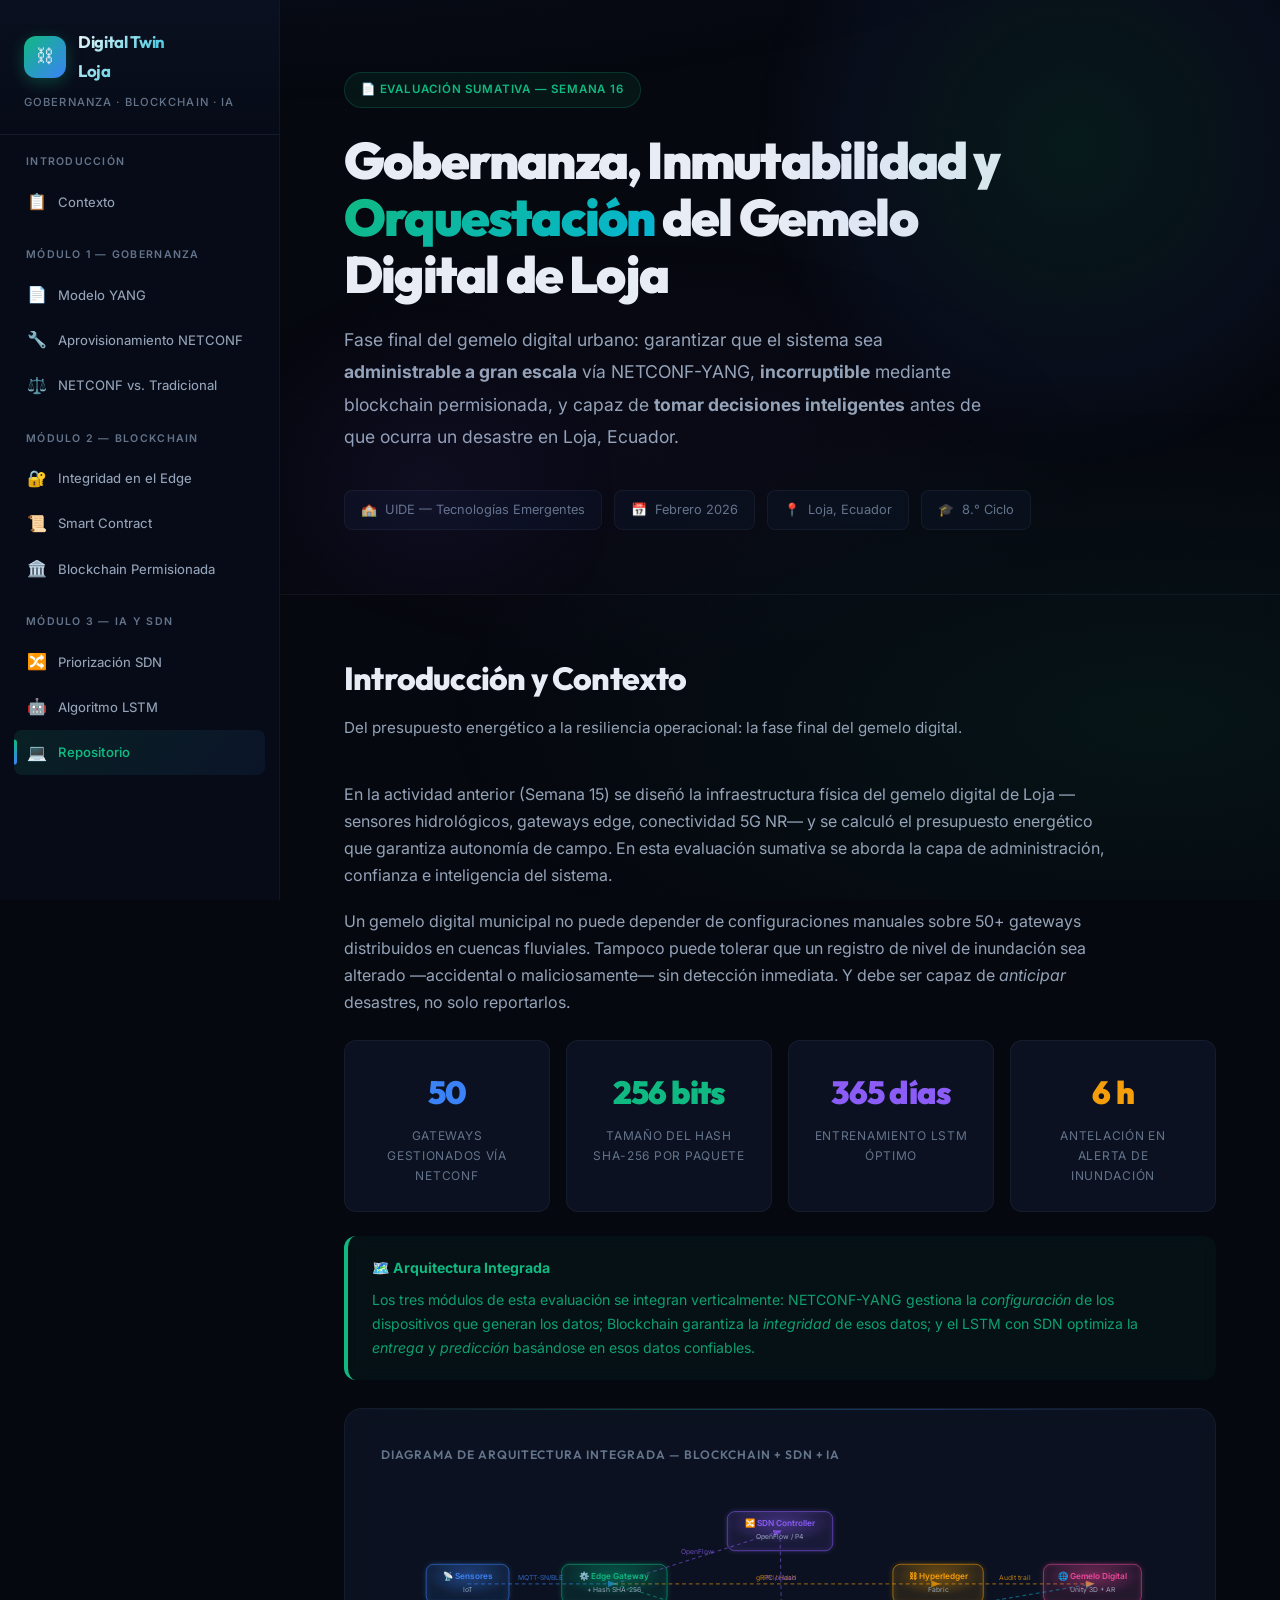
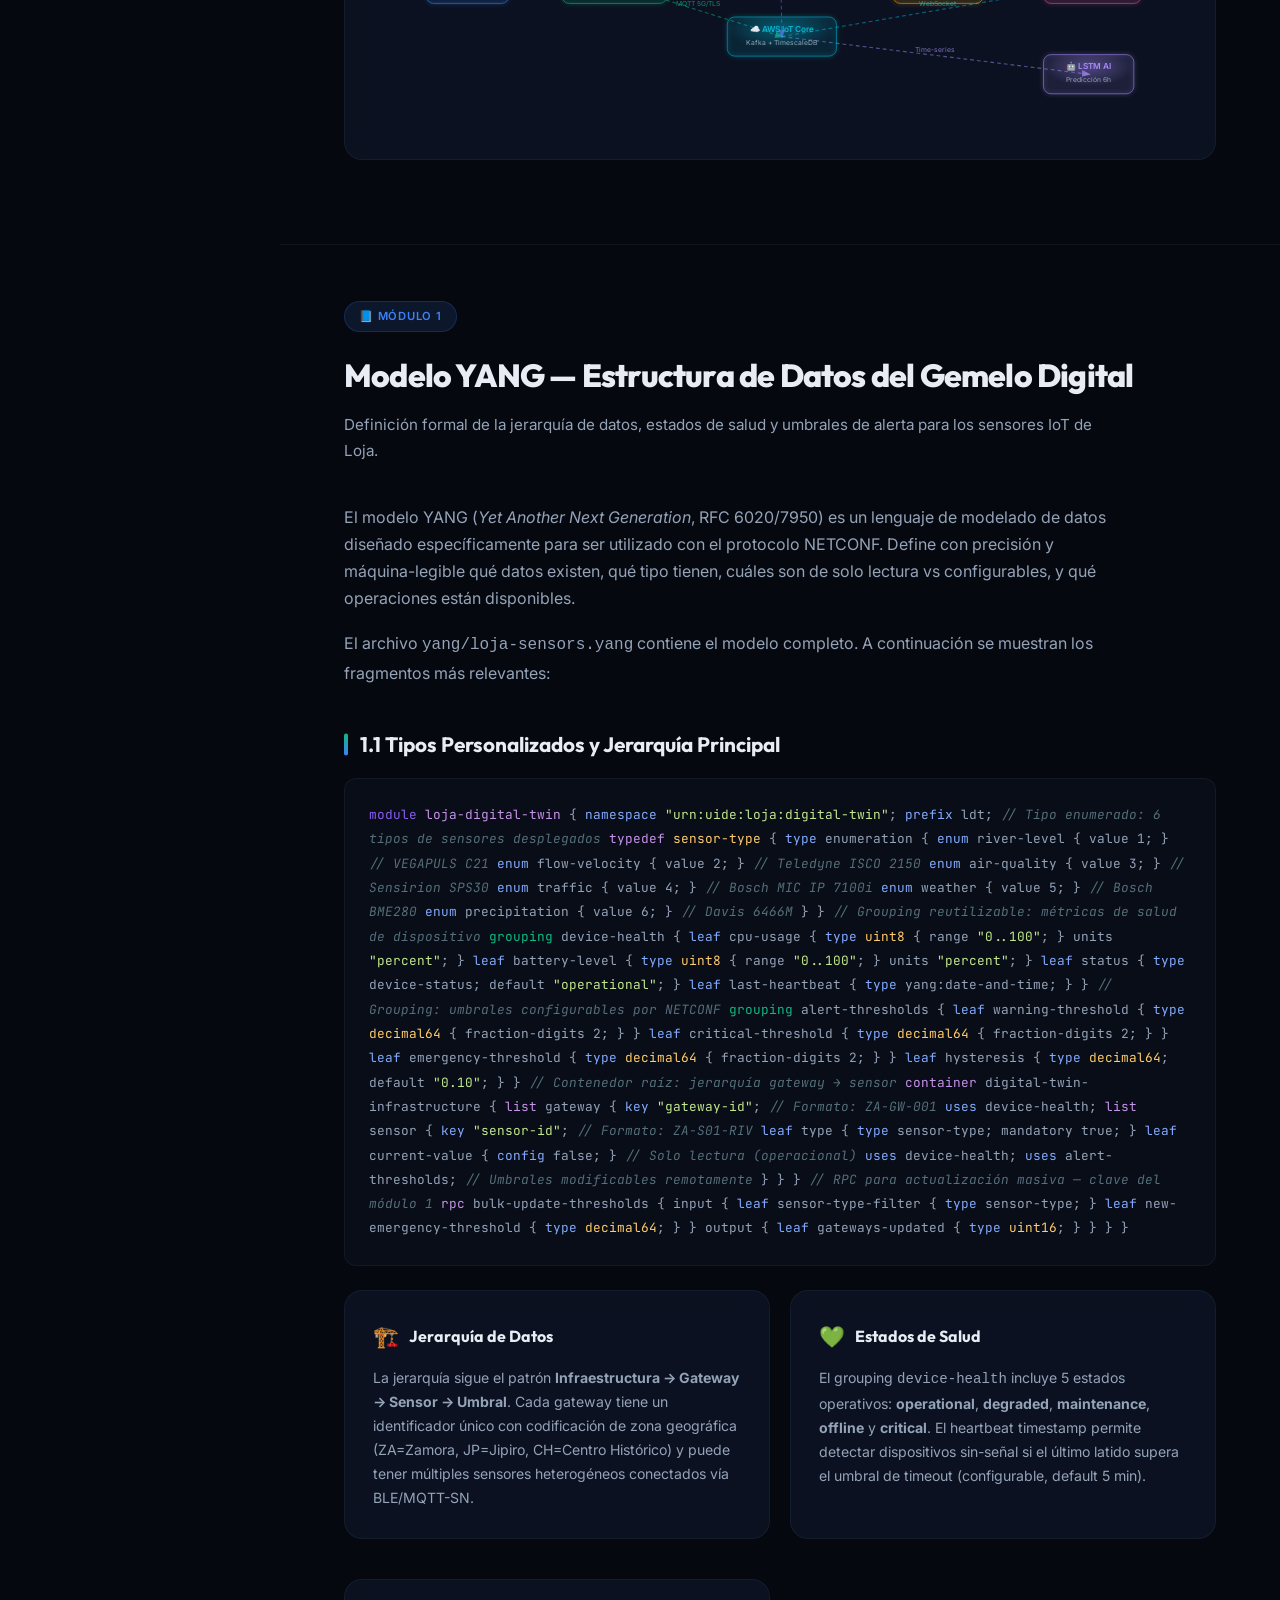
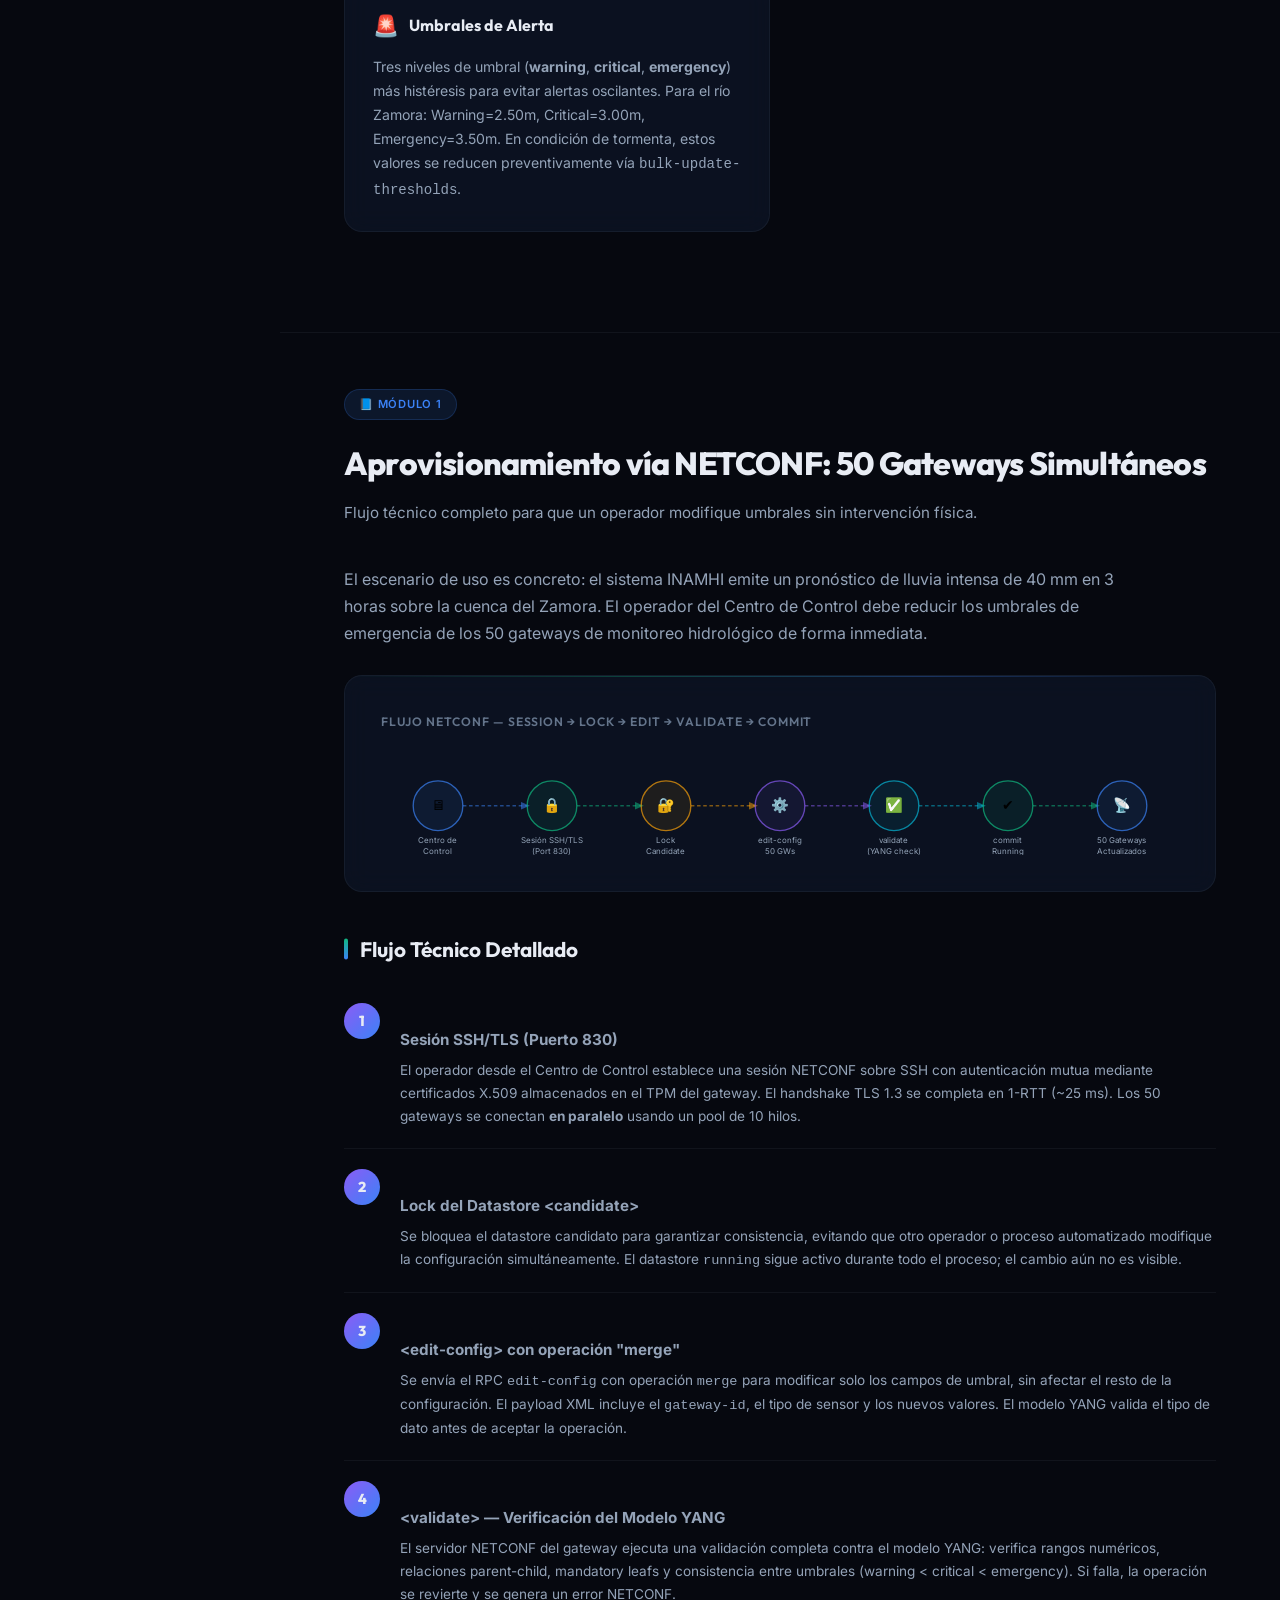
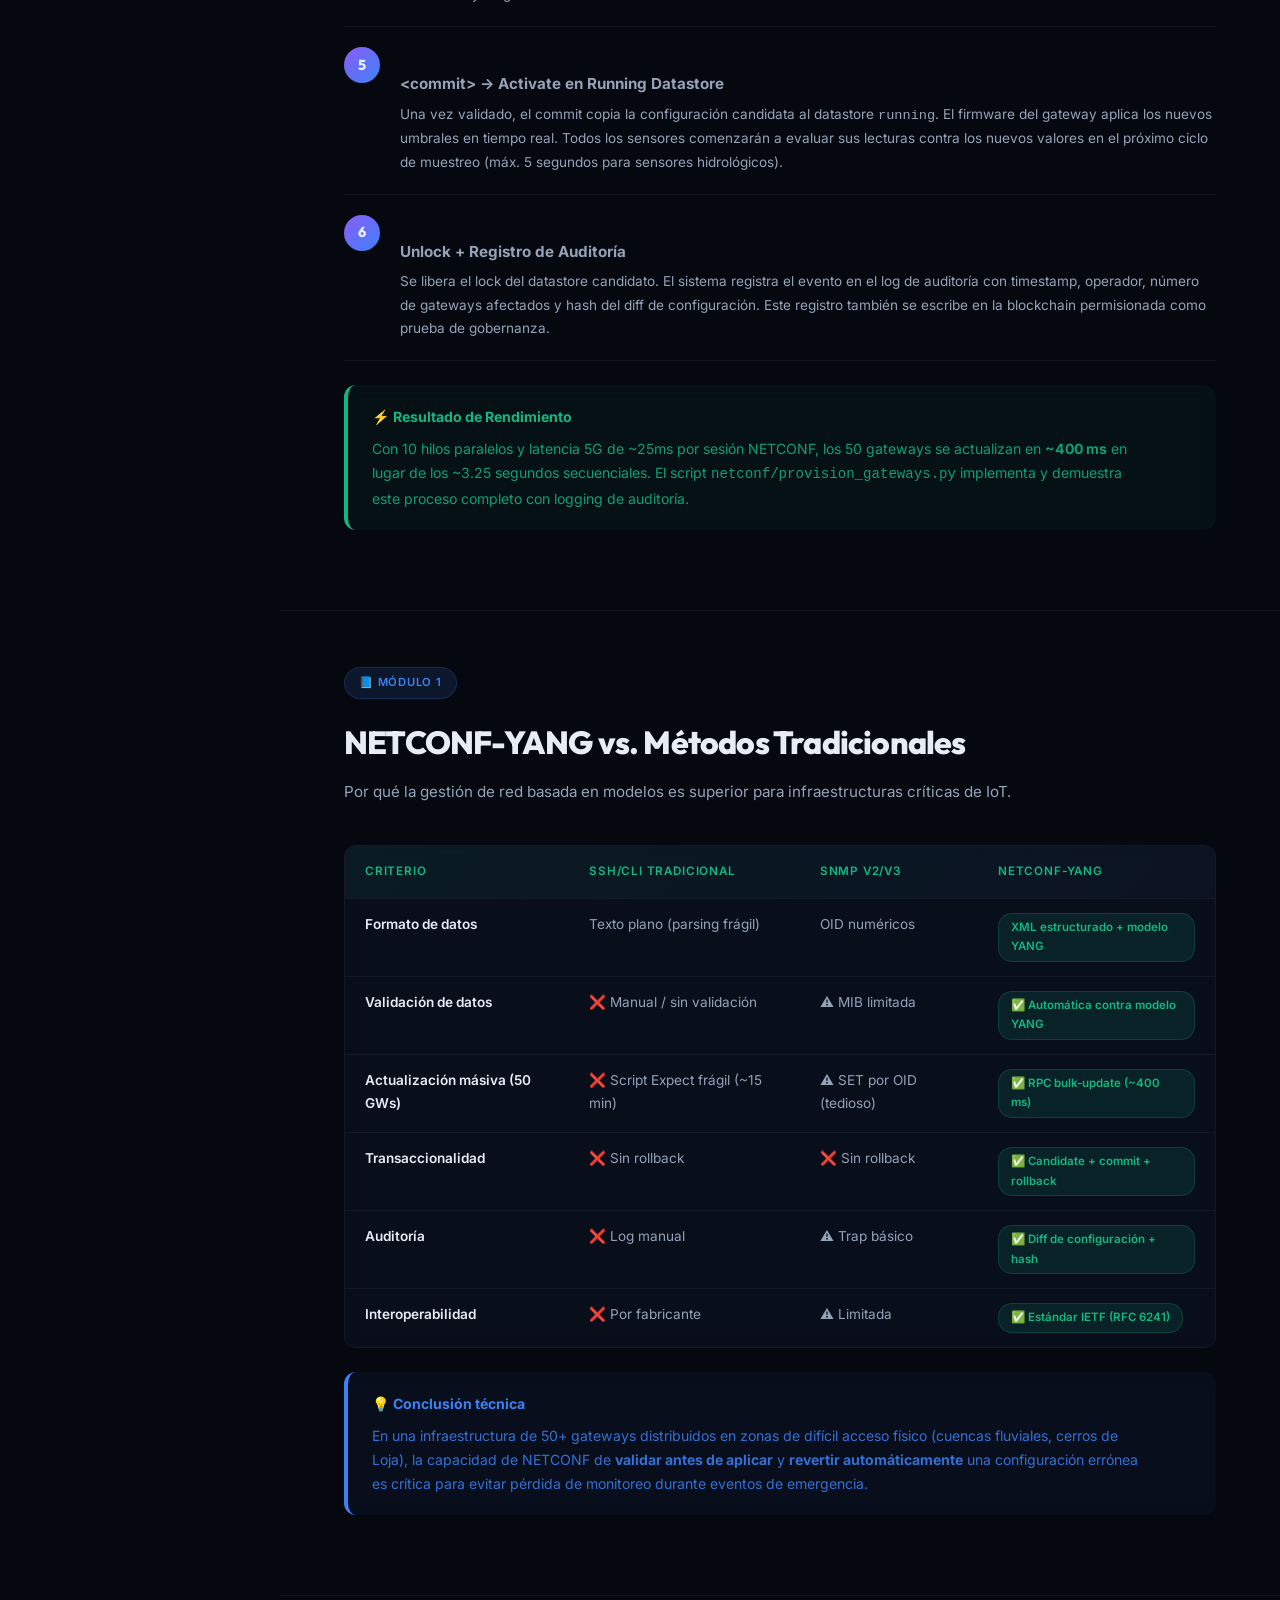
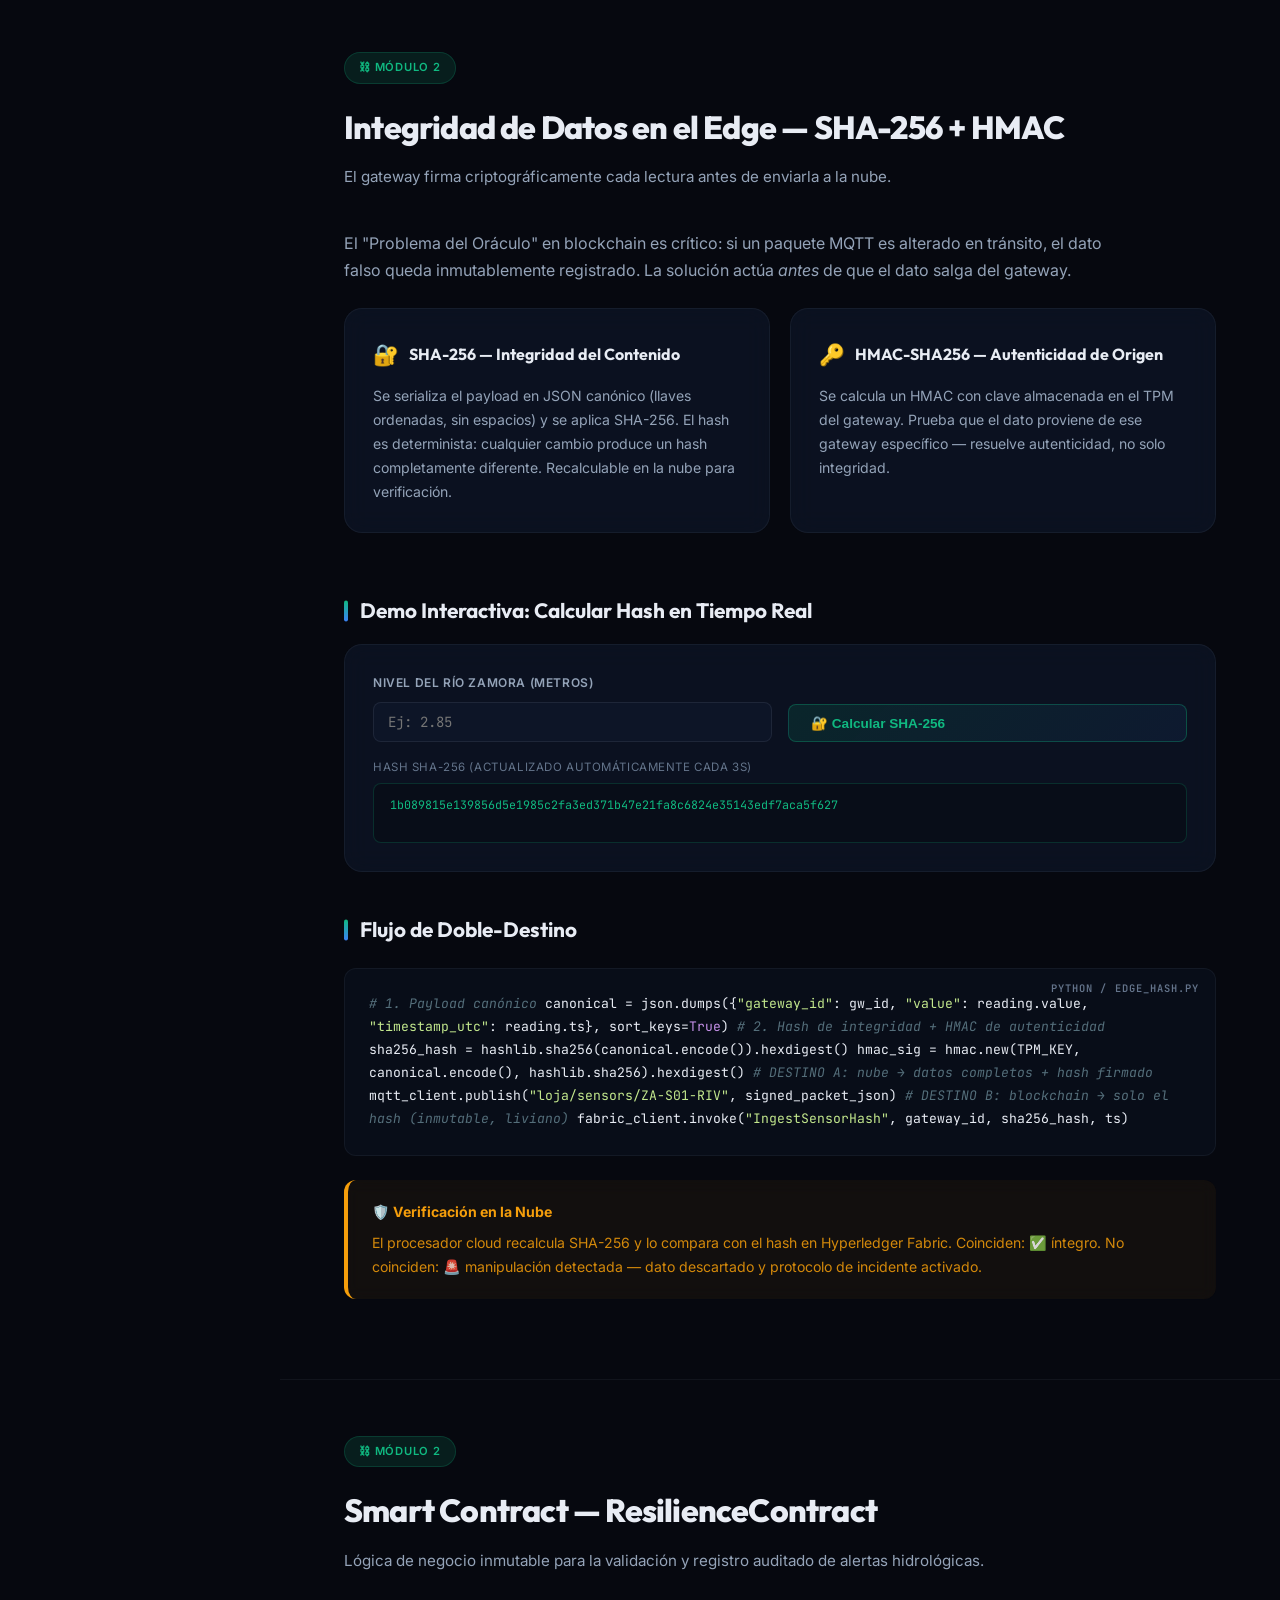
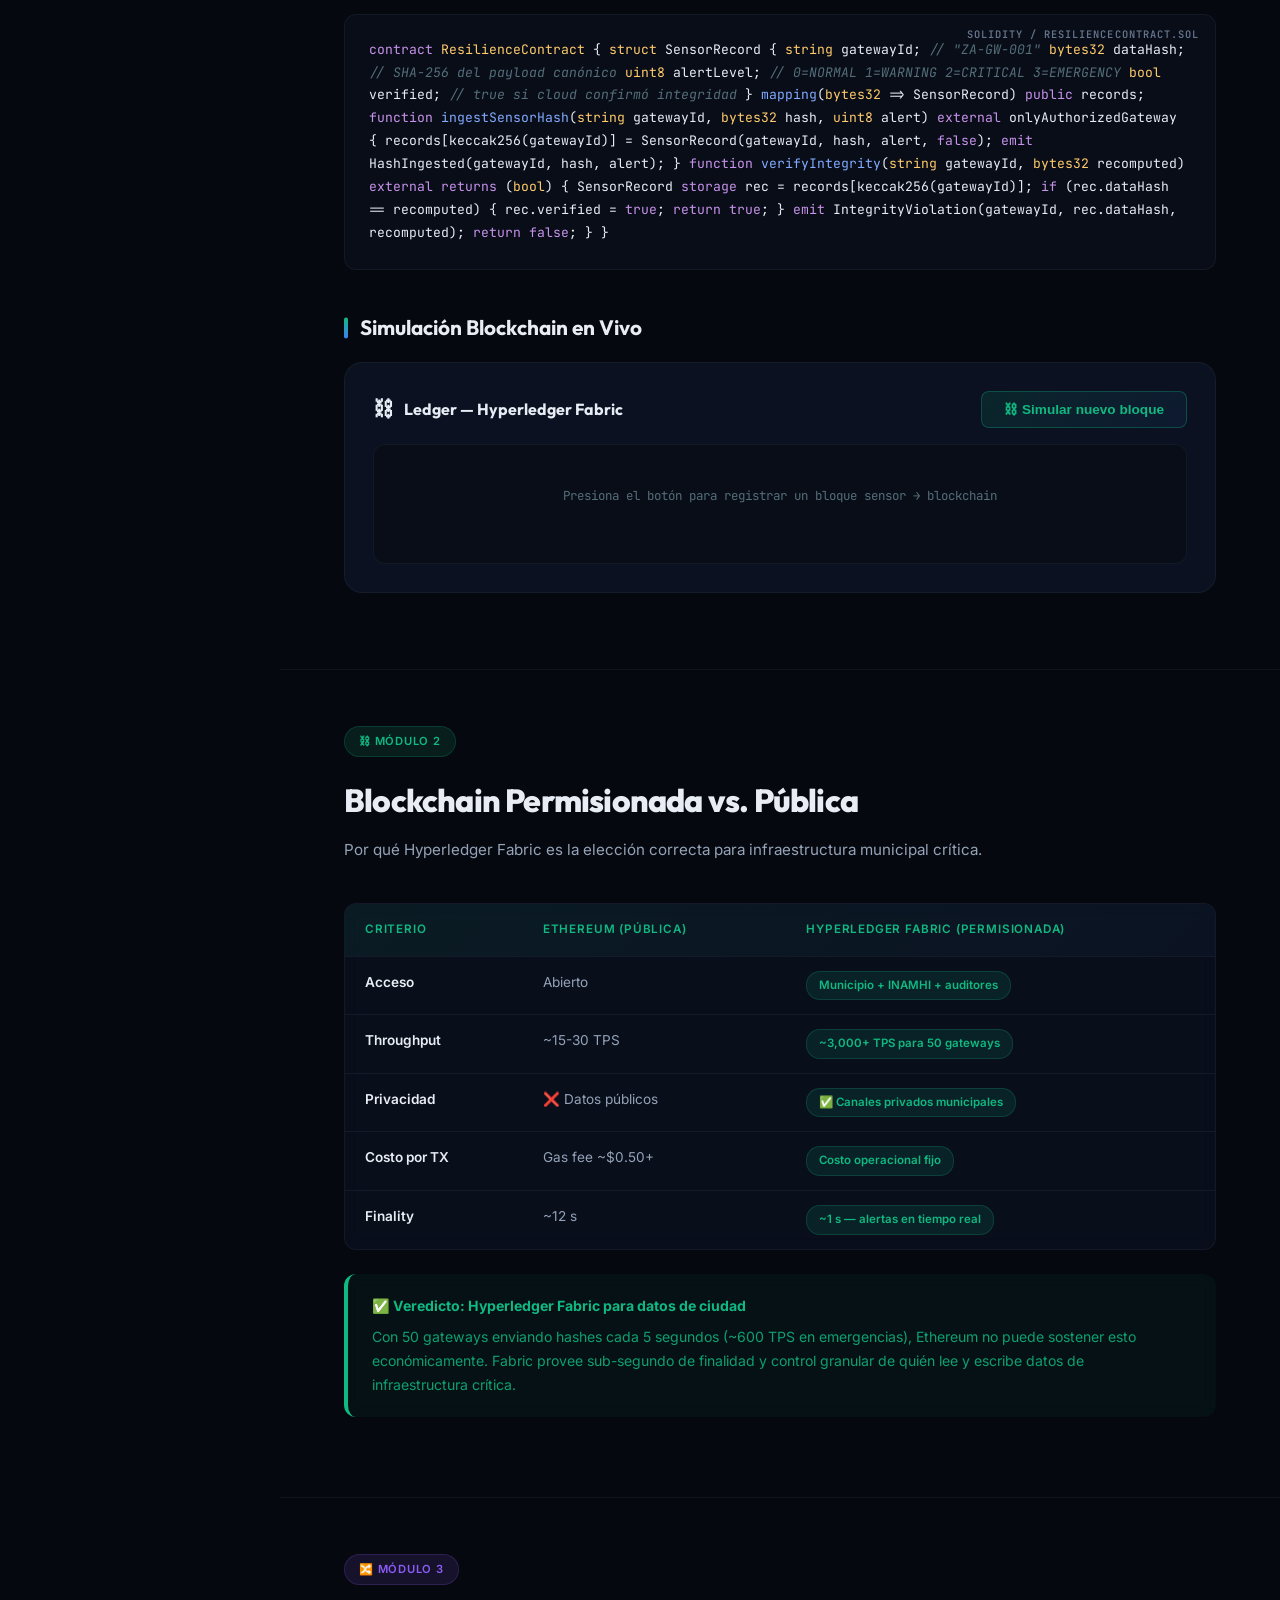
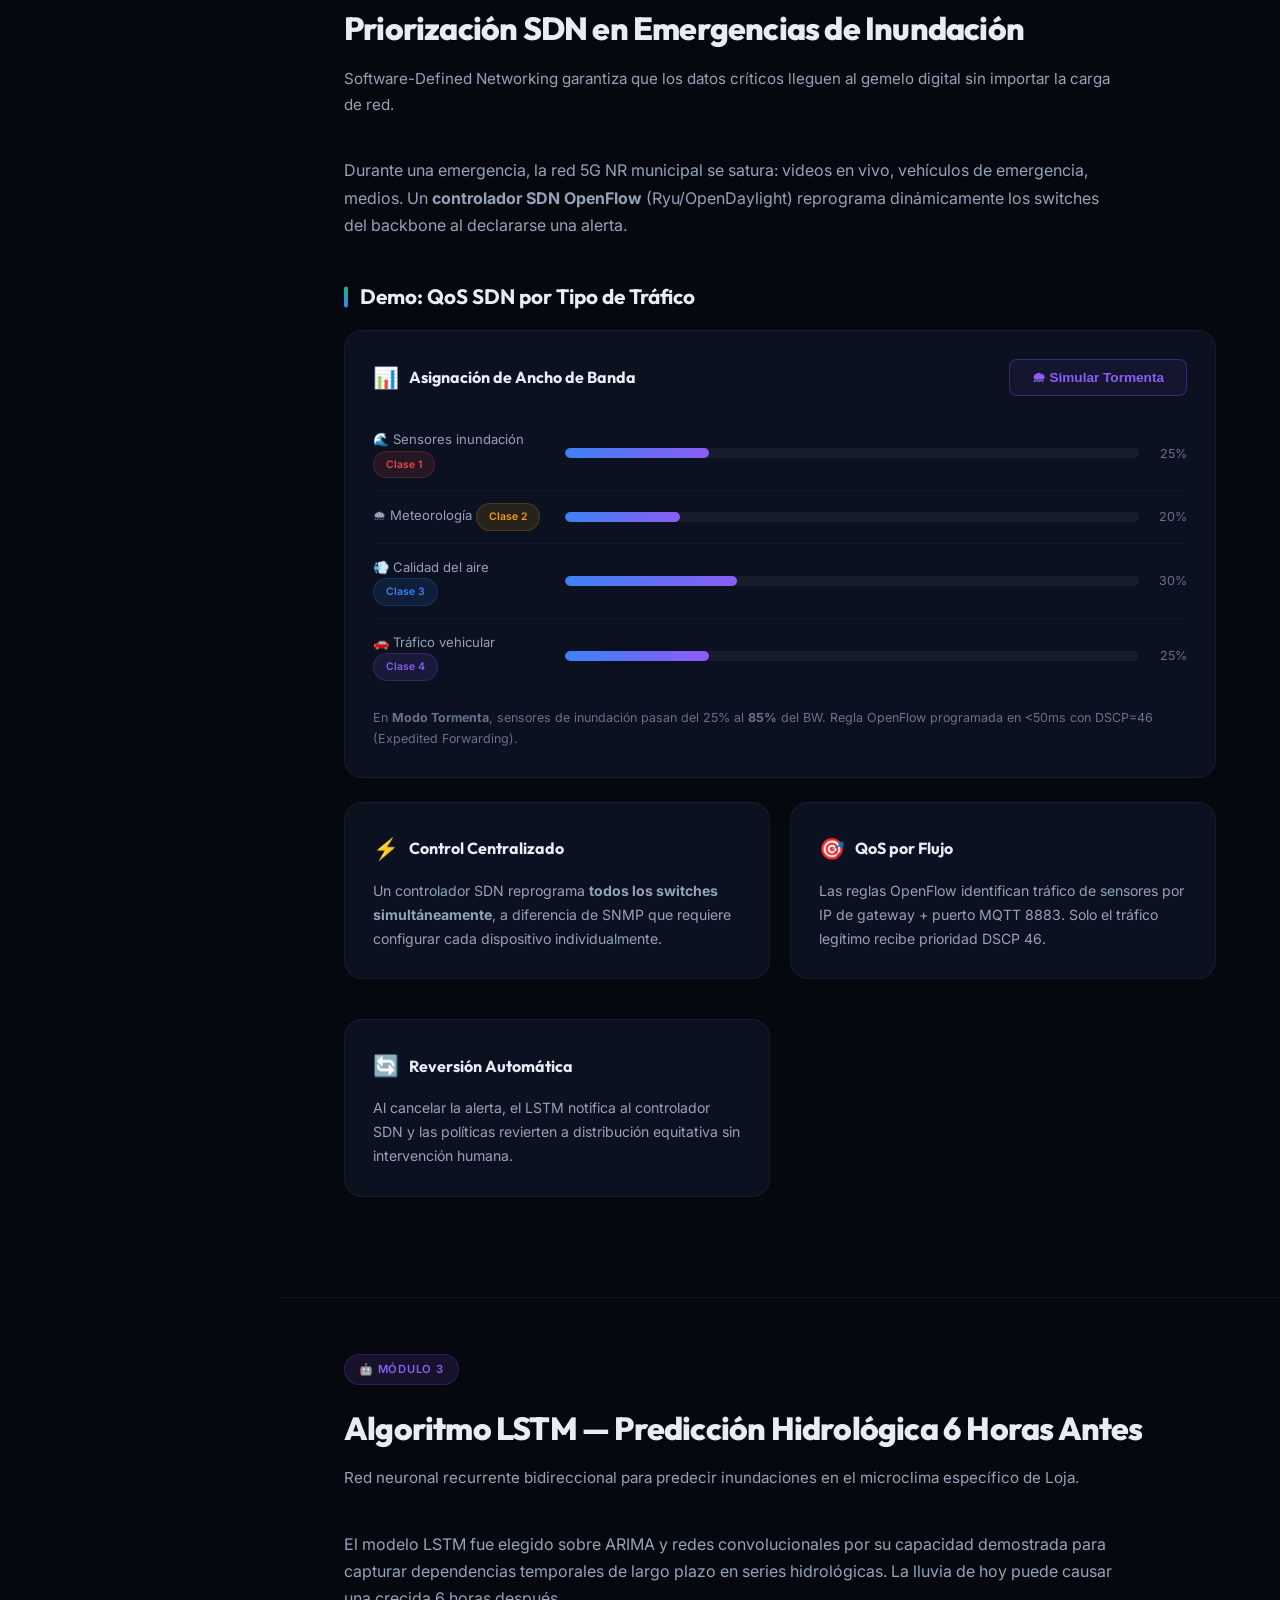
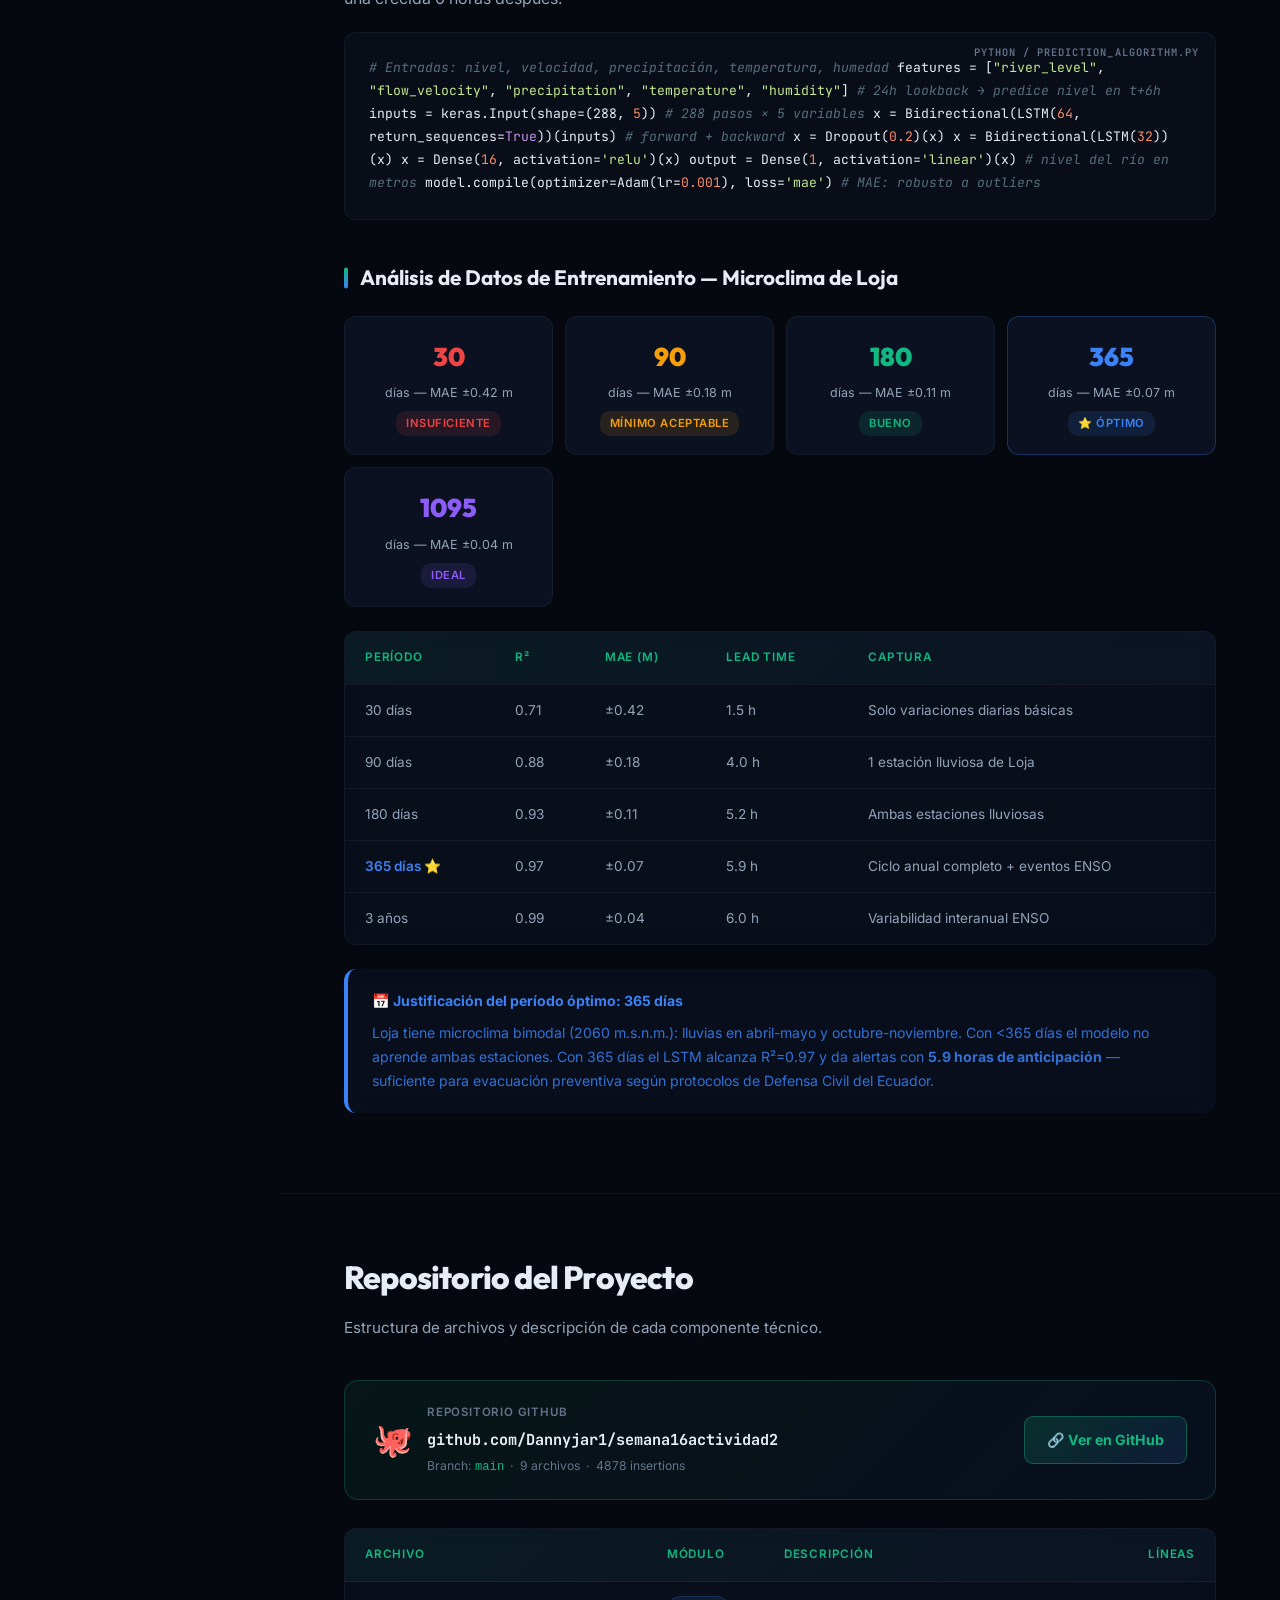
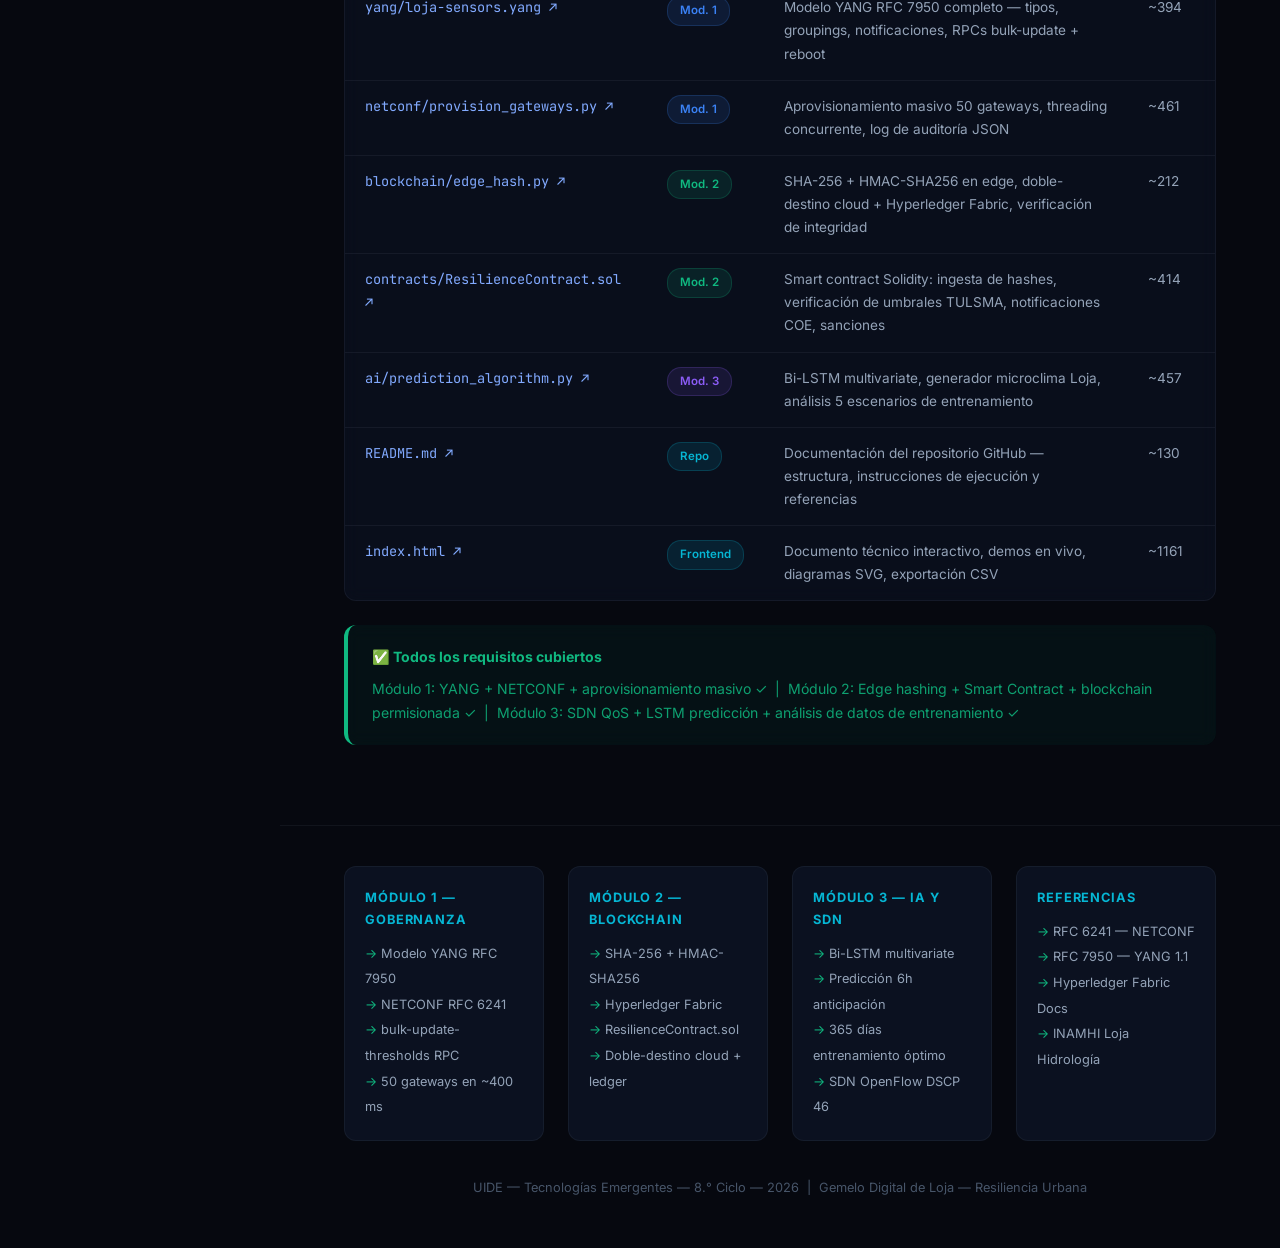
==== commit af19639e: "fix: agregar links reales GitHub en seccion repositorio del index.html" ====
--- a/index.html
+++ b/index.html
@@ -1033,7 +1033,8 @@
                 <p>Loja tiene microclima bimodal (2060 m.s.n.m.): lluvias en abril-mayo y octubre-noviembre. Con &lt;365
                     días el modelo no aprende ambas estaciones. Con 365 días el LSTM alcanza R²=0.97 y da alertas con
                     <strong>5.9 horas de anticipación</strong> — suficiente para evacuación preventiva según protocolos
-                    de Defensa Civil del Ecuador.</p>
+                    de Defensa Civil del Ecuador.
+                </p>
             </div>
         </section>
 
@@ -1043,6 +1044,30 @@
                 <h2>Repositorio del Proyecto</h2>
                 <p class="section-description">Estructura de archivos y descripción de cada componente técnico.</p>
             </div>
+
+            <!-- GitHub Banner -->
+            <div
+                style="background:linear-gradient(135deg,rgba(16,185,129,.08),rgba(59,130,246,.06));border:1px solid rgba(16,185,129,.25);border-radius:14px;padding:22px 28px;display:flex;align-items:center;justify-content:space-between;gap:16px;flex-wrap:wrap;margin-bottom:28px">
+                <div style="display:flex;align-items:center;gap:14px">
+                    <div style="font-size:2rem;line-height:1">🐙</div>
+                    <div>
+                        <div
+                            style="font-size:.72rem;font-weight:600;color:#64748b;text-transform:uppercase;letter-spacing:.07em;margin-bottom:4px">
+                            Repositorio GitHub</div>
+                        <div
+                            style="font-family:'JetBrains Mono',monospace;font-size:.95rem;color:#e8ecf4;font-weight:700">
+                            github.com/Dannyjar1/semana16actividad2</div>
+                        <div style="font-size:.76rem;color:#64748b;margin-top:3px">Branch: <code
+                                style="color:#10b981">main</code> &nbsp;·&nbsp; 9 archivos &nbsp;·&nbsp; 4878 insertions
+                        </div>
+                    </div>
+                </div>
+                <a href="https://github.com/Dannyjar1/semana16actividad2" target="_blank" rel="noopener"
+                    style="display:inline-flex;align-items:center;gap:8px;padding:11px 22px;background:linear-gradient(135deg,rgba(16,185,129,.18),rgba(59,130,246,.12));border:1px solid rgba(16,185,129,.4);border-radius:9px;color:#10b981;font-weight:700;font-size:.88rem;text-decoration:none;white-space:nowrap">
+                    🔗 Ver en GitHub
+                </a>
+            </div>
+
             <div class="table-wrapper">
                 <table>
                     <thead>
@@ -1055,46 +1080,72 @@
                     </thead>
                     <tbody>
                         <tr>
-                            <td><code>yang/loja-sensors.yang</code></td>
+                            <td><a href="https://github.com/Dannyjar1/semana16actividad2/blob/main/yang/loja-sensors.yang"
+                                    target="_blank" rel="noopener"
+                                    style="color:#82aaff;text-decoration:none;font-family:'JetBrains Mono',monospace;font-size:.85rem">yang/loja-sensors.yang
+                                    ↗</a></td>
                             <td><span class="badge badge-blue">Mod. 1</span></td>
-                            <td>Modelo YANG RFC 7950 completo — tipos, groupings, notificaciones, RPCs bulk-update + reboot</td>
+                            <td>Modelo YANG RFC 7950 completo — tipos, groupings, notificaciones, RPCs bulk-update +
+                                reboot</td>
                             <td>~394</td>
                         </tr>
                         <tr>
-                            <td><code>netconf/provision_gateways.py</code></td>
+                            <td><a href="https://github.com/Dannyjar1/semana16actividad2/blob/main/netconf/provision_gateways.py"
+                                    target="_blank" rel="noopener"
+                                    style="color:#82aaff;text-decoration:none;font-family:'JetBrains Mono',monospace;font-size:.85rem">netconf/provision_gateways.py
+                                    ↗</a></td>
                             <td><span class="badge badge-blue">Mod. 1</span></td>
                             <td>Aprovisionamiento masivo 50 gateways, threading concurrente, log de auditoría JSON</td>
                             <td>~461</td>
                         </tr>
                         <tr>
-                            <td><code>blockchain/edge_hash.py</code></td>
+                            <td><a href="https://github.com/Dannyjar1/semana16actividad2/blob/main/blockchain/edge_hash.py"
+                                    target="_blank" rel="noopener"
+                                    style="color:#82aaff;text-decoration:none;font-family:'JetBrains Mono',monospace;font-size:.85rem">blockchain/edge_hash.py
+                                    ↗</a></td>
                             <td><span class="badge badge-green">Mod. 2</span></td>
-                            <td>SHA-256 + HMAC-SHA256 en edge, doble-destino cloud + Hyperledger Fabric, verificación de integridad</td>
+                            <td>SHA-256 + HMAC-SHA256 en edge, doble-destino cloud + Hyperledger Fabric, verificación de
+                                integridad</td>
                             <td>~212</td>
                         </tr>
                         <tr>
-                            <td><code>contracts/ResilienceContract.sol</code></td>
+                            <td><a href="https://github.com/Dannyjar1/semana16actividad2/blob/main/contracts/ResilienceContract.sol"
+                                    target="_blank" rel="noopener"
+                                    style="color:#82aaff;text-decoration:none;font-family:'JetBrains Mono',monospace;font-size:.85rem">contracts/ResilienceContract.sol
+                                    ↗</a></td>
                             <td><span class="badge badge-green">Mod. 2</span></td>
-                            <td>Smart contract Solidity: ingesta de hashes, verificación de umbrales TULSMA, notificaciones COE, sanciones</td>
+                            <td>Smart contract Solidity: ingesta de hashes, verificación de umbrales TULSMA,
+                                notificaciones COE, sanciones</td>
                             <td>~414</td>
                         </tr>
                         <tr>
-                            <td><code>ai/prediction_algorithm.py</code></td>
+                            <td><a href="https://github.com/Dannyjar1/semana16actividad2/blob/main/ai/prediction_algorithm.py"
+                                    target="_blank" rel="noopener"
+                                    style="color:#82aaff;text-decoration:none;font-family:'JetBrains Mono',monospace;font-size:.85rem">ai/prediction_algorithm.py
+                                    ↗</a></td>
                             <td><span class="badge badge-purple">Mod. 3</span></td>
-                            <td>Bi-LSTM multivariate, generador microclima Loja, análisis 5 escenarios de entrenamiento</td>
+                            <td>Bi-LSTM multivariate, generador microclima Loja, análisis 5 escenarios de entrenamiento
+                            </td>
                             <td>~457</td>
                         </tr>
                         <tr>
-                            <td><code>README.md</code></td>
+                            <td><a href="https://github.com/Dannyjar1/semana16actividad2/blob/main/README.md"
+                                    target="_blank" rel="noopener"
+                                    style="color:#82aaff;text-decoration:none;font-family:'JetBrains Mono',monospace;font-size:.85rem">README.md
+                                    ↗</a></td>
                             <td><span class="badge badge-cyan">Repo</span></td>
-                            <td>Documentación del repositorio GitHub — estructura, instrucciones de ejecución, referencias</td>
+                            <td>Documentación del repositorio GitHub — estructura, instrucciones de ejecución y
+                                referencias</td>
                             <td>~130</td>
                         </tr>
                         <tr>
-                            <td><code>index.html</code></td>
+                            <td><a href="https://github.com/Dannyjar1/semana16actividad2/blob/main/index.html"
+                                    target="_blank" rel="noopener"
+                                    style="color:#82aaff;text-decoration:none;font-family:'JetBrains Mono',monospace;font-size:.85rem">index.html
+                                    ↗</a></td>
                             <td><span class="badge badge-cyan">Frontend</span></td>
                             <td>Documento técnico interactivo, demos en vivo, diagramas SVG, exportación CSV</td>
-                            <td>~1155</td>
+                            <td>~1161</td>
                         </tr>
                     </tbody>
                 </table>
